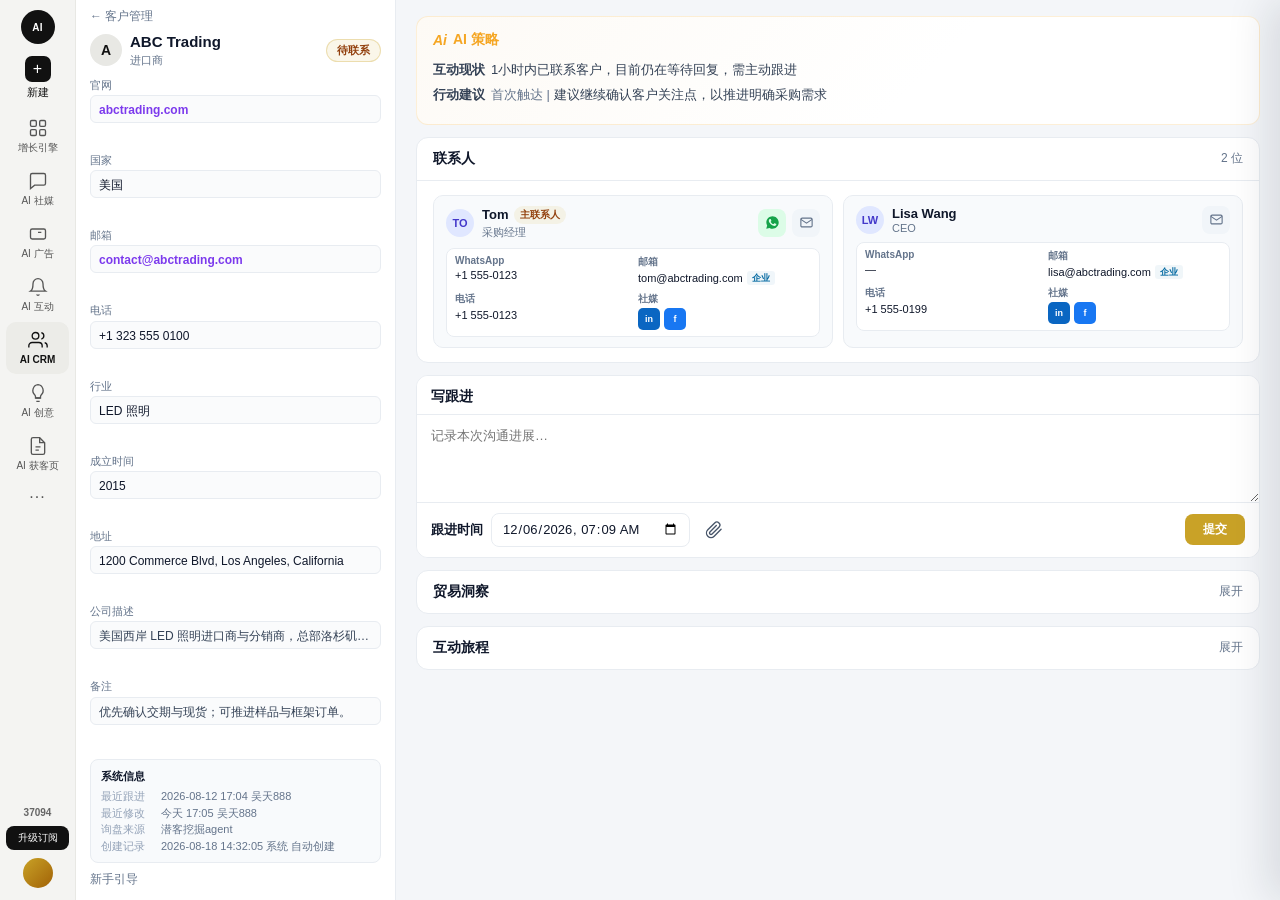
==== trade-agent/customer-detail.html @ afe47c09 "Add TradeLink agent and CRM prototype" ====
<!DOCTYPE html>
<html lang="zh-CN">
<head>
<meta charset="UTF-8">
<meta name="viewport" content="width=device-width, initial-scale=1.0">
<title>TradeLink · 客户详情</title>
<style>
:root {
  --bg:#f4f6f9; --card:#fff; --text:#0f172a; --muted:#64748b;
  --border:#e8ecf1; --sidebar:#0f172a;
  --gold:#c9a227; --gold-bg:rgba(201,162,39,.1);
  --agent:#7c3aed; --agent-bg:rgba(124,58,237,.08);
  --accent:#0891b2; --green:#16a34a; --green-bg:rgba(22,163,74,.08);
  --orange:#ea580c; --orange-bg:rgba(234,88,12,.08);
}
*{margin:0;padding:0;box-sizing:border-box}
html,body{height:100%;overflow:hidden}
body{font-family:-apple-system,BlinkMacSystemFont,"Segoe UI","Microsoft YaHei",sans-serif;background:var(--bg);color:var(--text)}
.app{display:flex;height:100vh;overflow:hidden}
.app-rail{width:76px;background:#f4f4f2;border-right:1px solid #e8e8e4;display:flex;flex-direction:column;align-items:center;padding:10px 6px 12px;flex-shrink:0;height:100%;z-index:20}
.app-rail-logo{width:34px;height:34px;border-radius:50%;background:#111;color:#fff;font-size:10px;font-weight:800;display:flex;align-items:center;justify-content:center;margin-bottom:6px;letter-spacing:.02em}
.app-rail-new{display:flex;flex-direction:column;align-items:center;gap:3px;width:100%;padding:6px 0 10px;border:none;background:none;cursor:pointer;color:#111;font-size:11px;font-family:inherit;font-weight:500}
.app-rail-new .plus{width:26px;height:26px;border-radius:7px;background:#111;color:#fff;display:flex;align-items:center;justify-content:center;font-size:16px;line-height:1}
.app-rail-nav{flex:1;width:100%;overflow-y:auto;display:flex;flex-direction:column;gap:1px}
.app-rail-item{display:flex;flex-direction:column;align-items:center;justify-content:center;gap:4px;padding:8px 2px;border-radius:10px;text-decoration:none;color:#555;font-size:10px;line-height:1.2;text-align:center;font-weight:500}
.app-rail-item svg{width:20px;height:20px}
.app-rail-item.active{color:#111;background:#ecece8;font-weight:600}
.app-rail-item:hover{background:#ecece8;color:#111}
.app-rail-more{font-size:16px;letter-spacing:1px;padding:6px 2px}
.app-rail-foot{width:100%;display:flex;flex-direction:column;align-items:center;gap:8px;padding-top:8px}
.app-rail-pts{font-size:10px;color:#666;font-weight:600}
.app-rail-up{width:100%;border:none;background:#111;color:#fff;border-radius:8px;font-size:10px;padding:6px 4px;cursor:pointer;font-family:inherit;line-height:1.25}
.app-rail-avatar{width:30px;height:30px;border-radius:50%;background:linear-gradient(135deg,#c9a227,#a16207)}
.page{flex:1;min-width:0;min-height:0;display:flex;overflow:hidden}

.detail-left{width:320px;flex-shrink:0;background:var(--card);border-right:1px solid var(--border);display:flex;flex-direction:column;min-height:0;overflow:hidden}
.left-back{display:block;padding:8px 14px 2px;font-size:12px;color:var(--muted);text-decoration:none;flex-shrink:0}
.left-back:hover{color:var(--agent)}
.left-id{display:flex;align-items:center;gap:8px;padding:6px 14px 8px;flex-shrink:0}
.left-av{width:32px;height:32px;border-radius:50%;background:#e8e8e4;color:#111;display:flex;align-items:center;justify-content:center;font-weight:700;font-size:14px;flex-shrink:0}
.left-id-main{flex:1;min-width:0}
.left-name{font-size:15px;font-weight:700;line-height:1.25;word-break:break-word}
.left-type{font-size:11px;color:var(--muted);margin-top:1px}
.left-fields{display:flex;flex-direction:column;justify-content:space-evenly;gap:0;padding:0 14px;flex:1;min-height:0;overflow:hidden}
.sys-box{flex-shrink:0;margin:6px 14px 8px;padding:8px 10px;background:#f8fafc;border:1px solid var(--border);border-radius:8px;font-size:11px;color:var(--muted);line-height:1.5}
.sys-title{font-size:11px;font-weight:700;color:var(--text);margin-bottom:4px}
.sys-row{display:flex;gap:8px;align-items:flex-start}
.sys-row span{flex-shrink:0;width:52px;color:#94a3b8}
.weak-link{font-size:12px;color:var(--muted);cursor:pointer;background:none;border:none;font-family:inherit;padding:0;margin:0 14px 12px;align-self:flex-start;flex-shrink:0}
.weak-link:hover{color:var(--agent);text-decoration:underline}

.detail-right{flex:1;min-width:0;min-height:0;overflow-y:auto;overflow-x:hidden;padding:16px 20px 40px}
.detail-right > *{margin-bottom:12px}
.detail-right > *:last-child{margin-bottom:0}
.mod{background:var(--card);border:1px solid var(--border);border-radius:12px;overflow:hidden}
.mod-head{display:flex;justify-content:space-between;align-items:center;padding:12px 16px;border-bottom:1px solid var(--border)}
.mod.collapsible .mod-head{cursor:pointer;user-select:none}
.mod.collapsible .mod-head:hover{background:#fafbfc}
.mod.collapsed .mod-head{border-bottom:none}
.mod.collapsed .mod-body{display:none}
.mod-head h3{font-size:14px;font-weight:700}
.mod-head span,.mod-link{font-size:12px;color:var(--muted);font-weight:500}
.mod-toggle{font-size:12px;color:var(--agent);font-weight:600}
.mod-link{border:none;background:none;cursor:pointer;font-family:inherit;color:var(--agent);font-weight:600}
.mod-body{padding:14px 16px}

.hero-badges{display:flex;gap:6px;flex-wrap:wrap;flex-shrink:0;align-items:center}
.tag{font-size:11px;padding:3px 10px;border-radius:999px;font-weight:600;border:1px solid var(--border);background:var(--bg);color:var(--muted);flex-shrink:0}
.tag-status{color:#92400e;background:var(--gold-bg);border-color:rgba(201,162,39,.3)}
.tag-source{color:var(--accent);background:rgba(8,145,178,.08);border-color:rgba(8,145,178,.2)}
.tag-type{color:#1d4ed8;background:#dbeafe;border-color:#93c5fd}
.tag-country{color:#0f766e;background:#ccfbf1;border-color:#5eead4}
.tag-src-agent{color:#92400e;background:var(--gold-bg);border-color:rgba(201,162,39,.3)}

.tabs,.tab,.content,.overview-wrap,.content-padded{display:none}

.ai-strategy{padding:14px 16px;background:linear-gradient(135deg,#fdfaf5 0%,#fff 60%);border:1px solid rgba(245,166,35,.18);border-radius:12px}
.ai-strategy-head{display:flex;align-items:center;gap:6px;margin-bottom:10px}
.ai-strategy-icon{font-size:14px;font-weight:800;color:#f5a623;font-style:italic}
.ai-strategy-title{font-size:14px;font-weight:700;color:#f5a623}
.ai-strategy-line{font-size:13px;line-height:1.65;color:#334155;margin-bottom:4px}
.ai-strategy-line strong{margin-right:6px}
.ai-strategy-line em{font-style:normal;color:var(--muted);margin-right:4px}
.kpi-row{display:grid;grid-template-columns:repeat(4,1fr);gap:8px}
.kpi-card{background:var(--card);border:1px solid var(--border);border-radius:10px;padding:10px 12px}
.kpi-card dt{font-size:10px;color:var(--muted);margin-bottom:4px}
.kpi-card dd{font-size:14px;font-weight:700;line-height:1.3}
.kpi-card dd small{display:block;font-size:10px;color:var(--muted);font-weight:400;margin-top:2px}
.kpi-card dd a{color:var(--agent);text-decoration:none;font-size:13px}
.kpi-card.highlight{border-color:rgba(245,166,35,.35);background:linear-gradient(135deg,rgba(245,166,35,.06),var(--card))}
.overview-main{display:block}
.overview-card{background:var(--card);border:1px solid var(--border);border-radius:10px;overflow:hidden;min-height:0}
.overview-card.ov-follow .follow-box{border:none;border-radius:0}
.overview-card-head{display:flex;justify-content:space-between;align-items:center;padding:10px 14px;border-bottom:1px solid var(--border);background:#fafbfc}
.overview-card-head h3{font-size:12px;font-weight:600}
.overview-card-body{padding:12px 14px;font-size:12px;line-height:1.6}
.trade-mini-row{display:flex;justify-content:space-between;padding:5px 0;border-bottom:1px solid var(--border);font-size:12px}
.trade-mini-row:last-child{border-bottom:none}
.trade-mini-row span{color:var(--muted)}
.recent-link{font-size:11px;color:var(--agent);cursor:pointer;background:none;border:none;font-family:inherit;font-weight:600}
.recent-item{display:flex;justify-content:space-between;align-items:flex-start;gap:12px;padding:10px 0;border-bottom:1px solid var(--border)}
.recent-item:last-child{border-bottom:none;padding-bottom:0}
.recent-title{font-size:13px;font-weight:600;line-height:1.45;color:var(--text)}
.recent-item time{font-size:11px;color:var(--muted);white-space:nowrap;flex-shrink:0;padding-top:2px}
@media(max-width:900px){.kpi-row{grid-template-columns:repeat(2,1fr)}}

.follow-box{border:1px solid var(--border);border-radius:12px;background:#fff;overflow:hidden}
.follow-head{display:flex;justify-content:space-between;align-items:center;padding:12px 14px 8px;background:#fff}
.follow-head h3{font-size:14px;font-weight:600}
.follow-input{display:block;width:100%;min-height:88px;padding:12px 14px;border:none;border-top:1px solid var(--border);font-size:13px;font-family:inherit;resize:vertical;outline:none;background:#fff;color:var(--text)}
.follow-files{display:flex;flex-wrap:wrap;gap:6px;padding:0 14px 10px;background:#fff}
.follow-files:empty{display:none}
.follow-file-chip{display:inline-flex;align-items:center;gap:6px;max-width:100%;padding:4px 8px;border:1px solid var(--border);border-radius:8px;background:#fff;font-size:12px;color:var(--text);line-height:1.3}
.follow-file-chip svg{width:13px;height:13px;flex-shrink:0;color:#64748b}
.follow-file-chip span{min-width:0;overflow:hidden;text-overflow:ellipsis;white-space:nowrap}
.follow-file-chip button{border:none;background:none;color:var(--muted);cursor:pointer;font-size:14px;line-height:1;padding:0 0 0 2px;font-family:inherit}
.follow-file-chip button:hover{color:#b91c1c}
.follow-foot{display:flex;justify-content:space-between;align-items:center;gap:12px;flex-wrap:wrap;padding:10px 14px;border-top:1px solid var(--border);background:#fff}
.follow-time-wrap{display:flex;align-items:center;gap:8px;min-width:0}
.follow-time-wrap label{font-size:13px;font-weight:650;color:var(--text);white-space:nowrap}
.follow-time-wrap input{height:34px;padding:0 10px;border:1px solid var(--border);border-radius:8px;font-size:13px;font-family:inherit;color:var(--text);background:#fff;outline:none}
.follow-time-wrap input:focus{border-color:rgba(201,162,39,.45)}
.follow-attach{display:inline-flex;align-items:center;justify-content:center;width:32px;height:32px;padding:0;border:none;background:none;color:#475569;cursor:pointer;border-radius:8px;flex-shrink:0}
.follow-attach svg{width:18px;height:18px}
.follow-attach:hover{color:#92400e;background:rgba(201,162,39,.08)}
.follow-attach.has-files{color:#92400e}
.btn{padding:7px 18px;border-radius:8px;font-size:12px;font-weight:600;border:none;cursor:pointer;font-family:inherit}
.btn-primary{background:var(--gold);color:#fff}

.co-field{display:flex;flex-direction:column;align-items:stretch;gap:3px;padding:2px 0;min-width:0;cursor:text;background:transparent;border:none;border-radius:0;flex:1 1 0}
.co-field dt{font-size:11px;color:var(--muted);font-weight:500;margin:0;line-height:1.3;flex:none}
.co-field dd{font-size:12px;font-weight:500;height:28px;line-height:20px;word-break:break-word;color:var(--text);padding:4px 8px;border:1px solid var(--border);border-radius:6px;background:#fafbfc;white-space:nowrap;overflow:hidden;text-overflow:ellipsis;box-sizing:border-box}
.co-field.prose dd{font-weight:500;color:#334155;white-space:nowrap;display:block;-webkit-line-clamp:unset}
.co-field dd.ph{color:#94a3b8;font-weight:400}
.co-field:hover dd{border-color:rgba(201,162,39,.4)}
.co-link{color:var(--agent);text-decoration:none;font-weight:600}
.co-link:hover{text-decoration:underline}
.co-field[data-editing="1"]{background:transparent;border:none;padding:2px 0;box-shadow:none}
.co-field[data-editing="1"] dd,.co-field[data-editing="1"]:hover dd{color:var(--text);white-space:normal;height:auto;overflow:auto}
.co-field[data-editing="1"] .inline-input{width:100%;height:28px;border:1px solid rgba(201,162,39,.45);border-radius:6px;background:#fffef8;font:inherit;font-size:12px;font-weight:500;padding:4px 8px;outline:none;resize:none;font-family:inherit;box-sizing:border-box}
.co-field textarea.inline-input{height:28px;min-height:28px;max-height:28px;line-height:20px}

.pcard-grid{display:grid;grid-template-columns:repeat(2,minmax(0,1fr));gap:10px;align-items:stretch;width:100%}
.pcard{background:#f8fafc;border:1px solid var(--border);border-radius:10px;padding:10px 12px;min-width:0;cursor:pointer;transition:.12s;display:flex;flex-direction:column;gap:8px;overflow:hidden}
.pcard:hover{border-color:rgba(124,58,237,.28);box-shadow:0 2px 10px rgba(15,23,42,.05)}
@media(max-width:1100px){.pcard-grid{grid-template-columns:1fr}}
.pcard-h{display:flex;align-items:center;gap:8px;min-width:0}
.pcard-av{width:28px;height:28px;border-radius:50%;background:#e0e7ff;color:#4338ca;display:flex;align-items:center;justify-content:center;font-weight:700;font-size:11px;flex-shrink:0}
.pcard-h-main{flex:1;min-width:0;overflow:hidden}
.pcard-name{font-size:13px;font-weight:700;display:flex;align-items:center;gap:6px;min-width:0;overflow:hidden}
.pcard-name-text{min-width:0;overflow:hidden;text-overflow:ellipsis;white-space:nowrap}
.pcard-role{font-size:11px;color:var(--muted);margin-top:1px;overflow:hidden;text-overflow:ellipsis;white-space:nowrap}
.pcard-actions{display:flex;align-items:center;gap:6px;margin-left:auto;flex-shrink:0}
.pcard-ico{width:28px;height:28px;border:none;border-radius:8px;display:inline-flex;align-items:center;justify-content:center;cursor:pointer;padding:0;flex-shrink:0}
.pcard-ico svg{width:15px;height:15px}
.pcard-ico.mail{background:#f1f5f9;color:#64748b}
.pcard-ico.mail:hover{background:#e2e8f0;color:#334155}
.pcard-ico.wa{background:#dcfce7;color:#16a34a}
.pcard-ico.wa:hover{background:#bbf7d0;color:#15803d}
.pcard-reach{display:grid;grid-template-columns:repeat(2,minmax(0,1fr));gap:6px 10px;background:#fff;border:1px solid var(--border);border-radius:8px;padding:6px 8px;min-width:0}
.pcard-kv{min-width:0;overflow:hidden}
.pcard-kv dt{font-size:10px;color:var(--muted);font-weight:600;margin-bottom:2px}
.pcard-kv dd{font-size:11px;line-height:1.35;overflow:hidden;text-overflow:ellipsis;white-space:nowrap}
.pcard-notes{display:grid;grid-template-columns:minmax(0,1fr) minmax(0,1fr);gap:6px;min-width:0}
.pcard-notes:has(.pcard-note:only-child){grid-template-columns:minmax(0,1fr)}
.pcard-note{font-size:11px;line-height:1.4;color:#334155;background:#fff;border-left:3px solid #94a3b8;padding:5px 8px;border-radius:0 6px 6px 0;display:flex;align-items:baseline;gap:6px;min-width:0;overflow:hidden}
.pcard-note b{font-size:10px;color:var(--muted);flex-shrink:0;white-space:nowrap}
.pcard-note span{min-width:0;overflow:hidden;text-overflow:ellipsis;white-space:nowrap}
.pcard-note.suggest{background:#f0fdf4;border-left-color:#16a34a}
.badge-primary{font-size:10px;padding:2px 6px;border-radius:999px;background:var(--gold-bg);color:#92400e;flex-shrink:0;white-space:nowrap}
.email-line{display:flex;align-items:center;gap:4px;min-width:0;overflow:hidden}
.email-addr{font-size:11px;min-width:0;overflow:hidden;text-overflow:ellipsis;white-space:nowrap}
.email-type{font-size:9px;padding:1px 5px;border-radius:3px;font-weight:600}
.email-type.corp{color:#0369a1;background:rgba(3,105,161,.06)}
.social-cell{display:flex;gap:4px}
.social-icon{width:22px;height:22px;border-radius:5px;display:flex;align-items:center;justify-content:center;font-size:9px;font-weight:700;color:#fff;text-decoration:none}
.social-icon.li{background:#0a66c2}.social-icon.fb{background:#1877f2}.social-icon.tw{background:#1da1f2}

.feed-timeline{position:relative;padding-left:36px}
.feed-timeline::before{content:'';position:absolute;left:15px;top:8px;bottom:8px;width:2px;background:var(--border)}
.feed-item{position:relative;margin-bottom:14px}
.feed-item:last-child{margin-bottom:0}
.feed-icon{position:absolute;left:-36px;top:0;width:30px;height:30px;border-radius:50%;display:flex;align-items:center;justify-content:center;font-size:14px}
.feed-icon.follow{background:var(--orange-bg);color:var(--orange)}
.feed-icon.system{background:var(--agent-bg);color:var(--agent)}
.feed-icon.chat{background:var(--green-bg);color:var(--green)}
.feed-head{margin-bottom:6px;font-size:13px;font-weight:600;line-height:1.4}
.feed-head span{font-weight:400;color:var(--muted);font-size:12px;margin-left:6px}
.feed-files{display:flex;flex-wrap:wrap;gap:6px;margin-top:8px}
.feed-file{display:inline-flex;align-items:center;gap:5px;padding:3px 8px;border:1px solid var(--border);border-radius:6px;background:#fff;font-size:12px;color:var(--text)}
.feed-file svg{width:12px;height:12px;color:#64748b}
.change-table{width:100%;border-collapse:collapse;font-size:12px}
.change-table th,.change-table td{padding:6px 10px;border:1px solid var(--border);text-align:left}
.chat-bubble{max-width:75%;padding:8px 12px;border-radius:10px;font-size:13px;margin-bottom:8px}
.chat-bubble.in{background:#f5f0e6;border-radius:10px 10px 10px 2px}
.chat-bubble.out{background:var(--gold);color:#fff;margin-left:auto}

.trade-scroll{overflow-x:auto}
.trade-table{width:100%;border-collapse:collapse;font-size:12px}
.trade-table th{text-align:left;padding:8px 12px;background:var(--bg);color:var(--muted);font-weight:600;font-size:11px;border-bottom:1px solid var(--border)}
.trade-table td{padding:9px 12px;border-bottom:1px solid var(--border)}
.trade-table tr:last-child td{border-bottom:none}
.trade-table td.num{text-align:right;font-variant-numeric:tabular-nums}
.lead-trade-section{margin-bottom:16px;padding-bottom:16px;border-bottom:1px solid var(--border)}
.lead-trade-section-title{font-size:13px;font-weight:700;margin-bottom:10px}
.lead-overview-cards{display:grid;grid-template-columns:repeat(3,minmax(0,1fr));gap:10px}
.lead-overview-card{background:#f8fafc;border:1px solid var(--border);border-radius:10px;padding:12px 14px;min-width:0}
.lead-overview-card dt{font-size:11px;color:var(--muted);font-weight:500;margin-bottom:6px}
.lead-overview-card dd{font-size:16px;font-weight:700;letter-spacing:-.02em;line-height:1.3;word-break:break-word}
.lead-trade-all{display:flex;justify-content:space-between;align-items:center;margin:0 0 10px;font-size:12px;font-weight:600}
@media(max-width:900px){.lead-overview-cards{grid-template-columns:repeat(2,minmax(0,1fr))}}
.empty-inline{font-size:13px;color:var(--muted);padding:8px 0}
.toast{position:fixed;bottom:24px;left:50%;transform:translateX(-50%);background:#0f172a;color:#fff;padding:10px 18px;border-radius:10px;font-size:13px;opacity:0;transition:.3s;z-index:200}
.toast.show{opacity:1}
.panel{background:transparent;border:none;border-radius:0;padding:0}
.gap-note{font-size:12px;line-height:1.65;color:#92400e;background:var(--gold-bg);border:1px solid rgba(201,162,39,.28);border-radius:10px;padding:10px 12px}
.gap-note b{display:block;margin-bottom:2px}
.contacts-toolbar{display:none}

.cdrawer-mask{position:fixed;inset:0;background:rgba(15,23,42,.28);z-index:180;opacity:0;pointer-events:none;transition:opacity .22s}
.cdrawer-mask.show{opacity:1;pointer-events:auto}
.cdrawer{position:fixed;top:0;right:0;width:440px;max-width:100%;height:100vh;background:#fff;border-left:1px solid var(--border);box-shadow:-12px 0 40px rgba(15,23,42,.12);z-index:181;display:flex;flex-direction:column;transform:translateX(100%);transition:transform .28s ease}
.cdrawer.show{transform:translateX(0)}
.cdrawer-head{display:flex;align-items:center;justify-content:space-between;padding:14px 18px;border-bottom:1px solid var(--border);flex-shrink:0}
.cdrawer-head h3{font-size:16px;font-weight:700}
.cdrawer-kicker{font-size:12px;font-weight:600;color:var(--muted);letter-spacing:.04em}
.cdrawer-close{border:none;background:none;font-size:20px;color:var(--muted);cursor:pointer;line-height:1;padding:4px}
.cdrawer-close:hover{color:var(--text)}
.cdrawer-body{flex:1;overflow-y:auto;padding:16px 18px 24px}
.cdrawer-name-row{display:flex;align-items:flex-start;gap:10px;margin-bottom:18px}
.cdrawer-av{width:40px;height:40px;border-radius:50%;background:#e0e7ff;color:#4338ca;display:flex;align-items:center;justify-content:center;font-weight:700;font-size:14px;flex-shrink:0}
.cdrawer-id{min-width:0;flex:1}
.cdrawer-name{font-size:20px;font-weight:700;letter-spacing:-.03em;margin:0}
.cdrawer-co{font-size:13px;color:var(--muted);margin-top:4px;font-weight:500}
.pf-grid{display:flex;flex-direction:column;gap:0}
.pf-field{padding:14px 0;border-radius:0;cursor:text;border:none;border-bottom:1px solid var(--border)}
.pf-field:last-child{border-bottom:none;padding-bottom:0}
.pf-field dt,.mv-label{font-size:12px;color:var(--muted);font-weight:600;margin-bottom:6px}
.pf-field dd{font-size:13px;font-weight:500;min-height:22px;line-height:1.45;word-break:break-word;white-space:pre-wrap;color:var(--text)}
.pf-field dd.ph{color:#94a3b8;font-weight:400}
.pf-field:hover{background:transparent}
.pf-field[data-editing="1"]{background:#fffef8;border:1px solid rgba(201,162,39,.45);border-radius:8px;padding:8px 10px}
.pf-field .inline-input{width:100%;border:none;background:transparent;font:inherit;font-size:13px;font-weight:500;padding:0;outline:none;resize:vertical;font-family:inherit}
.pf-field textarea.inline-input{min-height:64px}
.pf-field.mv{cursor:default}
.mv-head{display:flex;align-items:center;justify-content:space-between;gap:8px;margin-bottom:6px}
.mv-label{margin-bottom:0}
.mv-plus{border:none;background:none;color:var(--muted);font-size:15px;line-height:1;cursor:pointer;font-family:inherit;font-weight:500;padding:0 2px;border-radius:4px}
.mv-plus:hover{color:var(--gold);background:transparent}
.mv-rows{display:flex;flex-direction:column;gap:8px}
.mv-combo{display:flex;align-items:center;border:none;border-radius:0;overflow:visible;background:transparent;min-height:22px}
.mv-prefix{border:none;border-right:none;padding:0 10px 0 0;margin-right:10px;font-size:13px;font-weight:500;background:transparent;color:var(--text);min-width:96px;max-width:140px;outline:none;font-family:inherit;appearance:auto;cursor:pointer}
.mv-body{flex:1;min-width:0;border:none;padding:0;font-size:13px;font-weight:500;outline:none;font-family:inherit;background:transparent;color:var(--text)}
.mv-del{border:none;background:none;color:var(--muted);cursor:pointer;font-size:14px;line-height:1;padding:0 0 0 8px;flex-shrink:0}
.mv-del:hover{color:#b91c1c}
</style>
</head>
<body>
<div class="app">
  <aside class="app-rail">
    <div class="app-rail-logo">AI</div>
    <button class="app-rail-new" type="button" onclick="toast('新建')"><span class="plus">+</span>新建</button>
    <nav class="app-rail-nav">
      <a class="app-rail-item" href="proactive-agent-v1.html">
        <svg viewBox="0 0 24 24" fill="none" stroke="currentColor" stroke-width="1.6"><rect x="3" y="3" width="7" height="7" rx="1.5"/><rect x="14" y="3" width="7" height="7" rx="1.5"/><rect x="3" y="14" width="7" height="7" rx="1.5"/><rect x="14" y="14" width="7" height="7" rx="1.5"/></svg>
        增长引擎
      </a>
      <a class="app-rail-item" href="#" onclick="toast('AI 社媒即将上线');return false">
        <svg viewBox="0 0 24 24" fill="none" stroke="currentColor" stroke-width="1.6"><path d="M21 15a2 2 0 01-2 2H8l-5 4V5a2 2 0 012-2h14a2 2 0 012 2z"/></svg>
        AI 社媒
      </a>
      <a class="app-rail-item" href="#" onclick="toast('AI 广告即将上线');return false">
        <svg viewBox="0 0 24 24" fill="none" stroke="currentColor" stroke-width="1.6"><rect x="3" y="6" width="18" height="12" rx="2"/><path d="M8 10h.01M12 10h4"/></svg>
        AI 广告
      </a>
      <a class="app-rail-item" href="#" onclick="toast('AI 互动即将上线');return false">
        <svg viewBox="0 0 24 24" fill="none" stroke="currentColor" stroke-width="1.6"><path d="M18 8A6 6 0 006 8c0 7-3 9-3 9h18s-3-2-3-9"/><path d="M13.73 21a2 2 0 01-3.46 0"/></svg>
        AI 互动
      </a>
      <a class="app-rail-item active" href="crm-v2.html">
        <svg viewBox="0 0 24 24" fill="none" stroke="currentColor" stroke-width="1.6"><path d="M17 21v-2a4 4 0 00-4-4H5a4 4 0 00-4 4v2"/><circle cx="9" cy="7" r="4"/><path d="M23 21v-2a4 4 0 00-3-3.87"/><path d="M16 3.13a4 4 0 010 7.75"/></svg>
        AI CRM
      </a>
      <a class="app-rail-item" href="#" onclick="toast('AI 创意即将上线');return false">
        <svg viewBox="0 0 24 24" fill="none" stroke="currentColor" stroke-width="1.6"><path d="M9 18h6M10 22h4"/><path d="M12 2a7 7 0 00-4 12c.6.6 1 1.5 1 2.5V18h6v-1.5c0-1 .4-1.9 1-2.5A7 7 0 0012 2z"/></svg>
        AI 创意
      </a>
      <a class="app-rail-item" href="#" onclick="toast('AI 获客页即将上线');return false">
        <svg viewBox="0 0 24 24" fill="none" stroke="currentColor" stroke-width="1.6"><path d="M14 2H6a2 2 0 00-2 2v16a2 2 0 002 2h12a2 2 0 002-2V8z"/><path d="M14 2v6h6M9 13h6M9 17h4"/></svg>
        AI 获客页
      </a>
      <a class="app-rail-item app-rail-more" href="#" onclick="return false">···</a>
    </nav>
    <div class="app-rail-foot">
      <div class="app-rail-pts">37094</div>
      <button class="app-rail-up" type="button" onclick="toast('升级订阅')">升级订阅</button>
      <div class="app-rail-avatar" title="账号"></div>
    </div>
  </aside>
  <div class="page">
    <aside class="detail-left" id="detail-left"></aside>
    <div class="detail-right" id="detail-right"></div>
  </div>
</div>
<div class="cdrawer-mask" id="cdrawer-mask" onclick="closeContactDrawer()"></div>
<aside class="cdrawer" id="cdrawer"></aside>
<script src="onboarding.js"></script>
<script>
const DATA = {
  c1:{ id:'c1', kind:'enterprise', name:'ABC Trading', type:'Importer', country:'USA', status:'待联系', source:'潜客挖掘agent',
    aiStatus:'1小时内已联系客户，目前仍在等待回复，需主动跟进',
    aiVerdict:'高潜客户。', aiSuggest:'建议继续确认客户关注点，以推进明确采购需求',
    purchase:'$320万/年', website:'abctrading.com', industry:'LED 照明', founded:'2015',
    email:'contact@abctrading.com', phone:'+1 323 555 0100',
    address:'1200 Commerce Blvd, Los Angeles, California',
    description:'美国西岸 LED 照明进口商与分销商，总部洛杉矶，主营商业及家居照明，近 12 个月持续进口 HS 9405，年采购额约 $320 万。', notes:'优先确认交期与现货；可推进样品与框架订单。', hs:['9405.40'],
    contacts:[
      {id:'c2',name:'Tom',role:'采购经理',phone:'+1 555-0123',wa:'+1 555-0123',primary:true,
        emails:[{address:'tom@abctrading.com',type:'corporate',status:'verified'}],
        social:{linkedin:true,facebook:true,twitter:false},
        linkedin:'linkedin.com/in/tom-abc',
        recent:{facebook:'昨天 · 询问产品目录', whatsapp:'昨天 08:52 · 请问 LED 面板灯 MOQ 是多少？', email:'—'},
        notes:'关注交期与现货，优先确认库存、船期和最小起订量。',
        preference:'关注交期与现货，优先确认库存、船期和最小起订量。',
        suggest:'邮件先给可供货清单和交期，再谈价格。',
        aiInteractSummary:'AI 汇总该联系人近期全部互动后判断：目前仍处于需求沟通阶段。Facebook 与 WhatsApp 均有触达，整体关注产品目录、LED 面板灯 MOQ 与交期，尚未确认采购量。建议优先回复可供货清单与最小起订量。'},
      {name:'Lisa Wang',role:'CEO',phone:'+1 555-0199',
        emails:[{address:'lisa@abctrading.com',type:'corporate',status:'verified'}],
        social:{linkedin:true,facebook:true,twitter:false},
        linkedin:'linkedin.com/in/lisa-wang',
        recent:{facebook:'—', whatsapp:'—', email:'上周 · 询问长期供货条款'},
        notes:'关注供应商稳定性与长期合作条款。',
        preference:'关注供应商稳定性与长期合作条款。',
        suggest:'先建立信任再谈价格。'}
    ],
    activities:[
      {type:'follow',user:'吴天888',time:'今天 17:05',content:'跟进一下',followTime:'2026-08-12 17:04'},
      {type:'system',user:'吴天888',time:'今天 17:05',changes:[{field:'国家',before:'—',after:'美国'}]},
      {type:'chat',user:'吴天888',contact:'Tom',channel:'WhatsApp',time:'昨天 08:52',messages:[{dir:'in',text:'请问 LED 面板灯 MOQ 是多少？'}]}
    ],
    trade:{volume:'$320万/年',freq:'23批/年',trend:'↑ 40%',lastPurchase:'2026-07-12',
      records:[
        {date:'2026-07-12',desc:'LED panel lights',supplier:'Shenzhen Opto Co.',region:'中国',destCountry:'美国',amount:'128,400',qty:'2,400',weight:'1,200',hs:'9405.40'},
        {date:'2026-06-03',desc:'Commercial downlights',supplier:'Guangzhou LED Ltd.',region:'中国',destCountry:'美国',amount:'86,200',qty:'1,800',weight:'900',hs:'9405.40'},
        {date:'2026-05-18',desc:'LED strip lights',supplier:'Shenzhen Opto Co.',region:'中国',destCountry:'美国',amount:'95,400',qty:'2,100',weight:'950',hs:'9405.40'},
        {date:'2026-04-02',desc:'Smart downlights',supplier:'Dongguan Light Co.',region:'中国',destCountry:'美国',amount:'72,000',qty:'1,500',weight:'780',hs:'9405.42'},
        {date:'2026-03-10',desc:'Outdoor luminaires',supplier:'Vietnam LED JSC',region:'越南',destCountry:'美国',amount:'45,000',qty:'800',weight:'600',hs:'9405.50'},
        {date:'2026-02-05',desc:'LED modules',supplier:'Guangzhou LED Ltd.',region:'中国',destCountry:'美国',amount:'58,600',qty:'1,200',weight:'640',hs:'9405.40'}
      ]} },
  c3:{ id:'c3', kind:'enterprise', name:'BrightHome GmbH', type:'Importer', country:'德国', status:'待联系', source:'潜客挖掘agent',
    aiSuggest:'发送英文开发信。', purchase:'€280万/年', website:'brighthome.de', industry:'照明/电气', founded:'2010',
    email:'', phone:'', address:'Hamburg, Germany', description:'德国照明进口商。', notes:'',
    contacts:[{name:'Thomas Weber',role:'采购总监',email:'t.weber@brighthome.de',primary:true,
      recent:{facebook:'—', whatsapp:'—', email:'昨天 · 海关数据同步后待开发'}, notes:'德国照明进口商采购对接人。'}],
    activities:[{type:'system',user:'系统',time:'今天 09:12',changes:[{field:'状态',before:'—',after:'待联系'}]}],
    trade:{volume:'€280万',freq:'23批/年',trend:'稳定',lastPurchase:'2025-11-12',records:[]} },
  c4:{ id:'c4', kind:'enterprise', name:'LumiTrade USA Inc.', type:'Wholesaler', country:'美国', status:'待联系', source:'潜客挖掘agent',
    aiStatus:'持续进口 LED，采购规模稳定，建议尽快联系采购负责人',
    aiSuggest:'建议 AI 寻找采购负责人并确认现货。', website:'lumitrade.com', industry:'Lighting wholesale', founded:'2012', purchase:'$450万/年',
    email:'m.ross@lumitrade.com', phone:'+1 312 555 0200', address:'Chicago, IL, USA', description:'美国中西部 LED 批发商，持续从亚洲进口商业照明，采购规模稳定。', notes:'',
    contacts:[{id:'c13',name:'Michael Ross',role:'采购经理',email:'m.ross@lumitrade.com',phone:'+1 312 555 0200',primary:true,
      social:{facebook:true}, recent:{facebook:'今天 · 请问智能筒灯有现货吗？', whatsapp:'—', email:'—'},
      notes:'Facebook 私信询盘，关注现货与交期。'}],
    trade:{volume:'$450万/年',freq:'18批/年',trend:'↑ 8%',lastPurchase:'2026-05-20',
      records:[
        {date:'2026-05-20',desc:'LED fixtures',supplier:'Shenzhen Opto Co.',region:'中国',destCountry:'美国',amount:'156,000',qty:'1,200',weight:'800',hs:'9405.40'},
        {date:'2026-03-15',desc:'Commercial downlights',supplier:'Guangzhou LED Ltd.',region:'中国',destCountry:'美国',amount:'98,400',qty:'900',weight:'620',hs:'9405.40'}
      ]} },
  c7:{ id:'c7', kind:'enterprise', name:'EuroLux Distribution', type:'Distributor', country:'英国', status:'报价', source:'AI获客页表单',
    website:'eurolux.co.uk', industry:'渠道分销', founded:'2005', purchase:'£95万/年',
    email:'j.wright@eurolux.co.uk', phone:'+44 161 123456', address:'Manchester, UK', description:'英国照明渠道分销商。', notes:'',
    contacts:[{name:'James Wright',role:'Head of Procurement',email:'j.wright@eurolux.co.uk',primary:true,
      recent:{facebook:'—', whatsapp:'—', email:'昨天 · 已发送初步报价单'}, notes:'渠道分销，关注目录与样品支持。'}],
    activities:[{type:'follow',user:'吴天888',time:'昨天',content:'已发送初步报价单',followTime:'2026-08-11 16:30'}],
    trade:{volume:'£95万',freq:'12批/年',trend:'稳定',lastPurchase:'2025-07-18',records:[]} },
  c8:{ id:'c8', kind:'enterprise', name:'Pacific LED Co.', type:'Importer', country:'美国', status:'待联系', source:'潜客挖掘agent',
    website:'pacificled.com', industry:'LED 照明', founded:'2008', purchase:'$280万/年',
    email:'j.park@pacificled.com', phone:'', address:'', description:'', notes:'',
    contacts:[{name:'John Park',role:'Buyer',email:'j.park@pacificled.com',phone:'+1 310 555 0188',wa:'+1 310 555 0188',primary:true,
      social:{linkedin:true,facebook:true,twitter:false}, linkedin:'linkedin.com/in/john-park-led',
      recent:{facebook:'上周 · 询问现货批次', whatsapp:'3天前 · 确认交期', email:'昨天 · 索取样册'},
      notes:'VP Purchasing，关注稳定供货与批量折扣。'}], activities:[],
    trade:{volume:'$280万',freq:'0批/90天',trend:'↓ 沉默',lastPurchase:'2025-03-08',records:[]} },
  c9:{ id:'c9', kind:'enterprise', name:'Example Lighting', type:'—', country:'加拿大', status:'待联系', source:'独立站表单', sparse:true,
    website:'', industry:'', founded:'', email:'', phone:'', address:'', description:'', notes:'',
    aiSuggest:'2 小时内回复批发价与起订量',
    contacts:[{name:'Sarah Chen',role:'—',email:'sarah@example.com',primary:true,social:{facebook:true},
      recent:{facebook:'今天 · 独立站表单询盘', whatsapp:'—', email:'今天 · 询问 LED 批发价'},
      notes:'表单询盘，需确认批发价与起订量。'}],
    activities:[{type:'system',user:'系统',time:'今天 08:30',changes:[{field:'来源',before:'—',after:'独立站表单'}]}] },
  c10:{ id:'c10', kind:'enterprise', name:'待识别企业', type:'—', country:'—', status:'待联系', source:'WhatsApp私信', sparse:true,
    website:'', industry:'', founded:'', email:'', phone:'', address:'', description:'', notes:'',
    aiSuggest:'先回复型号清单，再完善企业名称',
    contacts:[{name:'M M',role:'—',phone:'+861365581…',wa:'+861365581…',primary:true,
      recent:{facebook:'—', whatsapp:'3天前 · 请问山地车型号有哪些？', email:'—'},
      notes:'询盘来自 WhatsApp，企业名称待识别。'}],
    activities:[{type:'chat',user:'吴天888',contact:'M M',channel:'WhatsApp',time:'3天前',messages:[{dir:'in',text:'请问山地车型号有哪些？'}]}] },
  c18:{ id:'c18', kind:'enterprise', name:'Nordic Light AB', type:'Importer', country:'瑞典', status:'待联系', source:'Facebook私信', sparse:true,
    website:'', industry:'LED 照明', founded:'', email:'', phone:'', address:'Stockholm, Sweden', description:'', notes:'',
    aiSuggest:'私信待回复，建议确认样品与认证',
    contacts:[{name:'Anna Kowalski',role:'采购专员',email:'anna@nordiclight.se',phone:'+46 8 555 3300',primary:true,social:{facebook:true},
      recent:{facebook:'今天 · 需要 3000K 面板灯样品', whatsapp:'—', email:'—'},
      notes:'Facebook 私信，询问样品与认证。'}],
    activities:[{type:'chat',user:'吴天888',contact:'Anna Kowalski',channel:'Facebook',time:'今天',messages:[{dir:'in',text:'需要 3000K 面板灯样品'}]}] },
  c19:{ id:'c19', kind:'enterprise', name:'CasaLuz Importadora', type:'Importer', country:'巴西', status:'需求确认', source:'独立站表单', sparse:true,
    website:'casaluz.com.br', industry:'商照进口', founded:'', email:'r.souza@casaluz.com.br', phone:'+55 11 5555 2200', address:'São Paulo, Brazil', description:'', notes:'',
    contacts:[{name:'Rafael Souza',role:'采购经理',email:'r.souza@casaluz.com.br',phone:'+55 11 5555 2200',primary:true,social:{linkedin:true},
      recent:{facebook:'—', whatsapp:'—', email:'昨天 · 询问商照批发价与起订量'},
      notes:'关注认证与海运周期。'}],
    activities:[{type:'follow',user:'吴天888',time:'昨天',content:'确认批发价与起订量',followTime:'2026-08-19 11:20'}] },
  c20:{ id:'c20', kind:'enterprise', name:'Aurora Lights Pty', type:'Distributor', country:'澳大利亚', status:'谈判', source:'潜客挖掘agent',
    website:'auroralights.com.au', industry:'照明分销', founded:'2011', purchase:'A$210万/年',
    email:'emma.t@auroralights.com.au', phone:'+61 2 5550 1188', address:'Sydney, Australia', description:'澳洲照明分销商。', notes:'',
    contacts:[{name:'Emma Taylor',role:'Buyer',email:'emma.t@auroralights.com.au',phone:'+61 2 5550 1188',wa:'+61 2 5550 1188',primary:true,
      social:{linkedin:true}, linkedin:'linkedin.com/in/emma-taylor-led',
      recent:{facebook:'—', whatsapp:'2天前 · 讨论框架订单与船期', email:'上周 · 索取 CE / SAA 证书'},
      notes:'关注船期与认证文件。'}],
    activities:[{type:'follow',user:'吴天888',time:'2天前',content:'讨论框架订单与船期',followTime:'2026-08-18 15:10'}],
    trade:{volume:'A$210万',freq:'9批/年',trend:'稳定',lastPurchase:'2026-06-21',records:[]} }
};

const CREATED_AT = {c1:'2026-08-18 14:32:05',c3:'2026-08-12 09:18:41',c4:'2026-08-18 16:05:22',c7:'2026-08-10 11:27:08',c8:'2026-05-20 08:41:33',c9:'2026-08-20 08:30:16',c10:'2026-08-17 19:12:44',c18:'2026-08-05 09:44:11',c19:'2026-08-15 13:22:40',c20:'2026-08-08 10:06:19'};
const qs = new URLSearchParams(location.search);
const id = qs.get('id') || 'c1';
const raw = DATA[id] || DATA.c1;
if (raw.kind === 'contact' && raw.companyId) location.replace('customer-detail.html?id=' + raw.companyId);
const c = raw.kind === 'contact' ? (DATA[raw.companyId] || DATA.c1) : raw;
const isEnt = c.kind === 'enterprise';
const CONTACT_QUOTA = 2;
const MASK = '***';
const QUOTA_ENT_ORDER = ['c1','c3','c4','c8'];
function isQuotaSource(src){return /潜客挖掘/i.test(String(src||''))}
function quotaLockedEnt(id){
  const i=QUOTA_ENT_ORDER.indexOf(id);
  return isQuotaSource((DATA[id]||c).source) && i>=CONTACT_QUOTA;
}
function quotaLockedCurrent(){return quotaLockedEnt(c.id)}
function quotaLockedPerson(p){return quotaLockedCurrent()}
function quotaLimitToast(){toast('联系人数量已达上限，请充值后体验全部功能')}
let tradeOpen = false;
let timelineOpen = false;
let followAttachments = [];

function clipIcon(){
  return '<svg viewBox="0 0 24 24" fill="none" stroke="currentColor" stroke-width="1.8" stroke-linecap="round" stroke-linejoin="round"><path d="M21.44 11.05l-9.19 9.19a6 6 0 01-8.49-8.49l9.19-9.19a4 4 0 015.66 5.66l-9.2 9.19a2 2 0 01-2.83-2.83l8.49-8.48"/></svg>';
}

function escHtml(s){return String(s??'').replace(/&/g,'&amp;').replace(/</g,'&lt;').replace(/"/g,'&quot;')}
function displaySource(src){return src==='主动营销Agent'?'潜客挖掘agent':src}
function typeLabel(t){return {Importer:'进口商',Wholesaler:'批发商',Distributor:'分销商',Manufacturer:'制造商',manufacturer:'制造商'}[t]||(t&&t!=='—'?t:'')}
function countryZh(co){return {USA:'美国',US:'美国',UK:'英国'}[co]||co||''}
function initialsOf(name){const p=String(name||'').trim().split(/\s+/);if(!p[0])return '?';return p.length===1?p[0].slice(0,2).toUpperCase():(p[0][0]+p[1][0]).toUpperCase()}
function normalizeEmails(x){if(x.emails?.length)return x.emails;if(x.email)return[{address:x.email,type:'corporate',status:'verified'}];return[]}
function renderEmailLine(e){return `<div class="email-line"><span class="email-addr">${e.address}</span><span class="email-type corp">${e.type==='personal'?'个人':'企业'}</span></div>`}
function renderSocial(s){
  if(!s) return '—';
  const bits=[];
  if(s.linkedin) bits.push('<span class="social-icon li">in</span>');
  if(s.facebook) bits.push('<span class="social-icon fb">f</span>');
  if(s.twitter) bits.push('<span class="social-icon tw">𝕏</span>');
  return bits.length?`<div class="social-cell">${bits.join('')}</div>`:'—';
}
function icoMail(){return '<svg viewBox="0 0 24 24" fill="none" stroke="currentColor" stroke-width="1.8"><rect x="3" y="5" width="18" height="14" rx="2"/><path d="M3 7l9 6 9-6"/></svg>'}
function icoWa(){return '<svg viewBox="0 0 24 24" fill="currentColor"><path d="M12.04 2c-5.46 0-9.9 4.44-9.9 9.9 0 1.74.46 3.45 1.32 4.95L2 22l5.3-1.39A9.86 9.86 0 0012.04 22c5.46 0 9.9-4.44 9.9-9.9S17.5 2 12.04 2zm5.75 14.12c-.24.67-1.4 1.24-1.94 1.32-.5.07-1.14.1-1.84-.12-.42-.13-.97-.32-1.67-.62-2.94-1.27-4.86-4.23-5.01-4.43-.15-.2-1.23-1.64-1.23-3.13 0-1.49.78-2.22 1.06-2.52.27-.3.6-.37.8-.37h.57c.18 0 .42-.07.66.5.24.58.82 2 .89 2.15.07.15.12.32.02.52-.1.2-.15.32-.3.5-.15.17-.31.39-.45.52-.15.15-.3.3-.13.58.17.27.76 1.25 1.63 2.03 1.12 1 2.07 1.32 2.36 1.47.3.15.46.12.64-.07.17-.2.74-.86.94-1.16.2-.3.4-.25.67-.15.27.1 1.73.82 2.02.96.3.15.5.22.57.34.08.12.08.7-.16 1.37z"/></svg>'}
function activityTitle(a){
  if(a.type==='follow') return `${a.user||'同事'} 跟进`;
  if(a.type==='system') return '编辑资料';
  if(a.type==='chat') return `与 ${a.contact||'联系人'} 在 ${a.channel||'WhatsApp'} 私信沟通`;
  return '互动记录';
}
function sysMeta(){
  const acts=c.activities||[];
  const follow=acts.find(a=>a.type==='follow');
  const edit=acts.find(a=>a.type==='system');
  const created=c.createdAt||CREATED_AT[c.id]||'';
  return {
    lastFollow: follow?`${follow.followTime||follow.time} ${follow.user||''}`.trim():'—',
    lastEdit: edit?`${edit.time} ${edit.user||''}`.trim():'—',
    source: displaySource(c.source)||'—',
    created: created?`${created} 系统 自动创建`:'—'
  };
}
function renderLeft(){
  document.title=c.name+' · 企业详情';
  const type=typeLabel(c.type);
  const meta=sysMeta();
  document.getElementById('detail-left').innerHTML=`
    <a class="left-back" href="crm-v2.html?view=enterprise">← 客户管理</a>
    <div class="left-id">
      <div class="left-av">${escHtml((c.name||'?').slice(0,1))}</div>
      <div class="left-id-main">
        <div class="left-name">${escHtml(c.name)}</div>
        ${type?`<div class="left-type">${type}</div>`:''}
      </div>
      <span class="tag tag-status" id="tour-stage">${c.status||'—'}</span>
    </div>
    <div class="left-fields">
      ${coFieldHTML('website','官网')}
      ${coFieldHTML('country','国家')}
      ${coFieldHTML('email','邮箱')}
      ${coFieldHTML('phone','电话')}
      ${coFieldHTML('industry','行业')}
      ${coFieldHTML('founded','成立时间')}
      ${coFieldHTML('address','地址',{multi:true})}
      ${coFieldHTML('description','公司描述',{multi:true,prose:true})}
      ${coFieldHTML('notes','备注',{multi:true,prose:true})}
    </div>
    <div class="sys-box">
      <div class="sys-title">系统信息</div>
      <div class="sys-row"><span>最近跟进</span>${escHtml(meta.lastFollow)}</div>
      <div class="sys-row"><span>最近修改</span>${escHtml(meta.lastEdit)}</div>
      <div class="sys-row"><span>询盘来源</span>${escHtml(meta.source)}</div>
      <div class="sys-row"><span>创建记录</span>${escHtml(meta.created)}</div>
    </div>
    <button class="weak-link" type="button" onclick="startCrmTourFromDetail()">新手引导</button>`;
}

function sparseNote(){
  if(!c.sparse) return '';
  return `<div class="gap-note"><b>资料待补全</b>该公司来自${displaySource(c.source)}，海关与企业资料可先空，可在左侧企业信息中补全。</div>`;
}
function aiStrategySection(){
  const locked=quotaLockedCurrent();
  const status=locked?MASK:(c.aiStatus||c.aiVerdict||'暂无互动分析');
  const suggest=locked?MASK:(c.aiSuggest||'—');
  const action=c.status==='待联系'?'首次触达':(c.status==='报价'||c.status==='谈判')?'继续沟通':'跟进维护';
  return `<div class="ai-strategy" id="tour-ai-strategy"><div class="ai-strategy-head"><span class="ai-strategy-icon">Ai</span><span class="ai-strategy-title">AI 策略</span></div>
    <div class="ai-strategy-line"><strong>互动现状</strong>${status}</div>
    <div class="ai-strategy-line"><strong>行动建议</strong>${locked?MASK:`<em>${action} |</em>${suggest}`}</div></div>`;
}
function followTimeLocal(){
  const d=new Date();
  const p=n=>String(n).padStart(2,'0');
  return `${d.getFullYear()}-${p(d.getMonth()+1)}-${p(d.getDate())}T${p(d.getHours())}:${p(d.getMinutes())}`;
}
function followFilesHTML(){
  return followAttachments.map((f,i)=>`<span class="follow-file-chip">${clipIcon()}<span title="${escHtml(f.name)}">${escHtml(f.name)}</span><button type="button" onclick="removeFollowFile(${i})" aria-label="移除附件">×</button></span>`).join('');
}
function followSection(){
  return `<div class="follow-box" id="follow-slot">
    <div class="follow-head"><h3>写跟进</h3></div>
    <textarea class="follow-input" id="follow-input" placeholder="记录本次沟通进展…" onkeydown="if(event.key==='Enter'&&!event.shiftKey){event.preventDefault();submitFollow()}"></textarea>
    <div class="follow-files" id="follow-files">${followFilesHTML()}</div>
    <div class="follow-foot">
      <div class="follow-time-wrap">
        <label for="follow-time">跟进时间</label>
        <input type="datetime-local" id="follow-time" value="${followTimeLocal()}">
        <button type="button" class="follow-attach${followAttachments.length?' has-files':''}" id="follow-attach" onclick="pickFollowFile()" title="添加附件" aria-label="添加附件">${clipIcon()}</button>
        <input type="file" id="follow-file-input" multiple style="display:none" onchange="addFollowFiles(this)">
      </div>
      <button class="btn btn-primary" onclick="submitFollow()">提交</button>
    </div>
  </div>`;
}
function pickFollowFile(){
  document.getElementById('follow-file-input')?.click();
}
function syncFollowAttachIcon(){
  const btn=document.getElementById('follow-attach');
  if(btn) btn.classList.toggle('has-files', followAttachments.length>0);
}
function addFollowFiles(input){
  [...(input.files||[])].forEach(f=>{
    if(!followAttachments.some(x=>x.name===f.name && x.size===f.size)) followAttachments.push({name:f.name,size:f.size});
  });
  input.value='';
  const el=document.getElementById('follow-files');
  if(el) el.innerHTML=followFilesHTML();
  syncFollowAttachIcon();
}
function removeFollowFile(i){
  followAttachments.splice(i,1);
  const el=document.getElementById('follow-files');
  if(el) el.innerHTML=followFilesHTML();
  syncFollowAttachIcon();
}

function contactsInner(){
  if(!c.contacts?.length) return `<p class="empty-inline">暂无联系人</p>`;
  const locked=quotaLockedCurrent();
  return `<div class="pcard-grid">${c.contacts.map((x,i)=>{
      const emails=normalizeEmails(x);
      const social=x.social||{};
      const phone=(x.phone||'').trim();
      const wa=(x.wa||'').trim();
      const hasWa=!!(wa&&wa!=='—');
      const name=escHtml(x.name||'');
      const emailTxt=emails.length?emails.map(e=>e.address).filter(Boolean).join('、'):'—';
      const waTxt=locked?(hasWa?MASK:'—'):(hasWa?escHtml(wa):'—');
      const mailTxt=locked?(emails.length?MASK:'—'):(emails.length?emails.map(renderEmailLine).join(''):'—');
      const phoneTxt=locked?(phone&&phone!=='—'?MASK:'—'):(phone&&phone!=='—'?escHtml(phone):'—');
      const socTxt=locked?(renderSocial(social)!=='—'?MASK:renderSocial(social)):renderSocial(social);
      return `<div class="pcard" onclick="openContactDrawer(${i})">
        <div class="pcard-h">
          <div class="pcard-av">${initialsOf(x.name)}</div>
          <div class="pcard-h-main">
            <div class="pcard-name"><span class="pcard-name-text" title="${name}">${name}</span>${x.primary?' <span class="badge-primary">主联系人</span>':''}</div>
            <div class="pcard-role" title="${escHtml(x.role||'')}">${x.role||'—'}</div>
          </div>
          <div class="pcard-actions">
            ${hasWa?`<button class="pcard-ico wa" type="button" title="WhatsApp" aria-label="WhatsApp" onclick="event.stopPropagation();openWaChat('${escHtml(x.wa)}','${name}')">${icoWa()}</button>`:''}
            <button class="pcard-ico mail" type="button" title="发邮件" aria-label="发邮件" onclick="event.stopPropagation();${locked?`quotaLimitToast()`:`toast('发邮件：${name}')`}">${icoMail()}</button>
          </div>
        </div>
        <div class="pcard-reach">
          <div class="pcard-kv"><dt>WhatsApp</dt><dd>${waTxt}</dd></div>
          <div class="pcard-kv"><dt>邮箱</dt><dd>${mailTxt}</dd></div>
          <div class="pcard-kv"><dt>电话</dt><dd>${phoneTxt}</dd></div>
          <div class="pcard-kv"><dt>社媒</dt><dd>${socTxt}</dd></div>
        </div>
      </div>`;
    }).join('')}</div>`;
}

function coFieldInner(key,label,val){
  const empty=!val;
  if(empty) return `<dt>${label}</dt><dd class="ph">请输入</dd>`;
  if(key==='website'){
    const href=/^https?:/i.test(val)?val:'https://'+val;
    return `<dt>${label}</dt><dd><a class="co-link" href="${escHtml(href)}" target="_blank" rel="noopener" onclick="event.stopPropagation()">${escHtml(val)}</a></dd>`;
  }
  if(key==='country') return `<dt>${label}</dt><dd>${escHtml(val)}</dd>`;
  if(key==='email') return `<dt>${label}</dt><dd><a class="co-link" href="mailto:${escHtml(val)}" onclick="event.stopPropagation()">${escHtml(val)}</a></dd>`;
  return `<dt>${label}</dt><dd>${escHtml(val)}</dd>`;
}
function coFieldHTML(key,label,opts){
  let val=(c[key]||'').trim();
  if(key==='country') val=countryZh(val)||val;
  const multi=opts?.multi?'1':'0';
  const prose=opts?.prose?' prose':'';
  return `<div class="co-field${prose}" data-key="${key}" data-label="${label}" data-multi="${multi}" onclick="beginCoEdit(this)">
    ${coFieldInner(key,label,val)}</div>`;
}
function beginCoEdit(el){
  if(el.dataset.editing==='1') return;
  document.querySelectorAll('.co-field[data-editing="1"]').forEach(o=>{if(o!==el)o.querySelector('.inline-input')?.blur()});
  const key=el.dataset.key, multi=el.dataset.multi==='1';
  let val=c[key]||'';
  if(key==='country') val=countryZh(val)||val;
  el.dataset.editing='1';
  el.innerHTML=multi
    ? `<dt>${el.dataset.label}</dt><textarea class="inline-input" onblur="commitCoEdit(this)">${escHtml(val)}</textarea>`
    : `<dt>${el.dataset.label}</dt><input class="inline-input" value="${escHtml(val)}" onblur="commitCoEdit(this)" onkeydown="if(event.key==='Enter'){event.preventDefault();this.blur()}">`;
  const inp=el.querySelector('.inline-input'); inp.focus();
}
function commitCoEdit(inp){
  const el=inp.closest('.co-field'); if(!el) return;
  const key=el.dataset.key, next=inp.value.trim(), prev=(c[key]||'').trim();
  c[key]=next; el.dataset.editing='0';
  const shown=key==='country'?(countryZh(next)||next):next;
  el.innerHTML=coFieldInner(key,el.dataset.label,shown);
  if(next!==prev){ toast('已保存'); }
}

function timelineInner(){
  const acts=c.activities||[];
  return `<div class="feed-timeline">${acts.length?acts.map(a=>{
    if(a.type==='follow') {
      const files=(a.files||[]).length?`<div class="feed-files">${a.files.map(n=>`<span class="feed-file">${clipIcon()}${escHtml(n)}</span>`).join('')}</div>`:'';
      return `<div class="feed-item"><div class="feed-icon follow">✓</div><div class="feed-head">${activityTitle(a)} <span>${a.time}</span></div><div class="feed-body">${escHtml(a.content||'')}${files}</div></div>`;
    }
    if(a.type==='system') return `<div class="feed-item"><div class="feed-icon system">✎</div><div class="feed-head">${activityTitle(a)} <span>${a.time}</span></div><div class="feed-body"><table class="change-table"><thead><tr><th>信息</th><th>修改前</th><th>修改后</th></tr></thead><tbody>${a.changes.map(x=>`<tr><td>${x.field}</td><td>${x.before}</td><td>${x.after}</td></tr>`).join('')}</tbody></table></div></div>`;
    if(a.type==='chat') return `<div class="feed-item"><div class="feed-icon chat">💬</div><div class="feed-head">${activityTitle(a)} <span>${a.time}</span></div><div class="feed-body">${(a.messages||[]).map(m=>`<div class="chat-bubble ${m.dir}">${quotaLockedCurrent()?MASK:m.text}</div>`).join('')}</div></div>`;
    return '';
  }).join(''):'<p class="empty-inline">暂无互动旅程</p>'}</div>`;
}
function tradeInner(){
  const t=c.trade;
  const recs=t?.records||[];
  if(!t && !recs.length) return `<p class="empty-inline">暂无海关数据</p>`;
  const dest=countryZh(c.country)||c.country||'—';
  const suppliers=uniqueTradeCount(recs,'supplier');
  const products=uniqueTradeCount(recs,'hs')||uniqueTradeCount(recs,'desc');
  const countries=uniqueTradeCount(recs,'region');
  const last=t?.lastPurchase||(recs.map(r=>r.date).sort().reverse()[0])||'—';
  const items=[
    {label:'年采购额', value:t?.volume||c.purchase||'—'},
    {label:'采购频数', value:t?.freq||'—'},
    {label:'最近采购时间', value:last},
    {label:'累计供应商数', value:suppliers?suppliers+' 家':'—'},
    {label:'累计产品数', value:products?products+' 个':'—'},
    {label:'累计采购国家', value:countries?countries+' 个':'—'}
  ];
  return `<div class="lead-trade-section">
      <div class="lead-trade-section-title">采购概览</div>
      <div class="lead-overview-cards">${items.map(x=>`<div class="lead-overview-card"><dt>${x.label}</dt><dd>${x.value}</dd></div>`).join('')}</div>
    </div>
    <div class="lead-trade-all"><span>贸易明细 · 共 ${recs.length} 条</span></div>
    ${recs.length?`<div class="trade-scroll"><table class="trade-table"><thead><tr>
      <th>交易日期</th><th>产品描述</th><th>海关编码</th><th>供应商</th><th>目的国</th><th>金额(USD)</th><th>数量</th><th>重量</th>
    </tr></thead><tbody>${recs.map(x=>`<tr>
      <td>${x.date}</td><td>${x.desc}</td><td>${x.hs||'—'}</td><td>${x.supplier||'—'}</td><td>${x.destCountry||dest}</td>
      <td class="num">${x.amount}</td><td class="num">${x.qty}</td><td class="num">${x.weight}</td>
    </tr>`).join('')}</tbody></table></div>`:'<p class="empty-inline">暂无明细</p>'}`;
}
function uniqueTradeCount(records,key){
  return new Set((records||[]).map(x=>String(x[key]||'').trim()).filter(v=>v&&v!=='—')).size;
}

function renderRight(){
  const el=document.getElementById('detail-right');
  const n=(c.contacts||[]).length;
  el.innerHTML=`
    ${sparseNote()}
    ${aiStrategySection()}
    <div class="mod" id="mod-contacts">
      <div class="mod-head"><h3>联系人</h3><span>${n} 位</span></div>
      <div class="mod-body">${contactsInner()}</div>
    </div>
    ${followSection()}
    <div class="mod collapsible ${tradeOpen?'':'collapsed'}" id="mod-trade">
      <div class="mod-head" onclick="toggleMod('trade')">
        <h3>贸易洞察</h3>
        <span class="mod-toggle">${tradeOpen?'收起':'展开'}</span>
      </div>
      <div class="mod-body">${tradeInner()}</div>
    </div>
    <div class="mod collapsible ${timelineOpen?'':'collapsed'}" id="mod-timeline">
      <div class="mod-head" onclick="toggleMod('timeline')">
        <h3>互动旅程</h3>
        <span class="mod-toggle">${timelineOpen?'收起':'展开'}</span>
      </div>
      <div class="mod-body">${timelineInner()}</div>
    </div>`;
}
function toggleMod(which){
  if(which==='trade') tradeOpen=!tradeOpen;
  else timelineOpen=!timelineOpen;
  const el=document.getElementById(which==='trade'?'mod-trade':'mod-timeline');
  if(!el) return;
  const open=which==='trade'?tradeOpen:timelineOpen;
  el.classList.toggle('collapsed',!open);
  const t=el.querySelector('.mod-toggle');
  if(t) t.textContent=open?'收起':'展开';
}
function submitFollow(){
  const inp=document.getElementById('follow-input');
  const timeEl=document.getElementById('follow-time');
  const text=(inp?.value||'').trim();
  if(!text && !followAttachments.length){toast('请输入跟进内容或添加附件');return}
  const followTime=(timeEl?.value||followTimeLocal()).replace('T',' ');
  if(!c.activities)c.activities=[];
  c.activities.unshift({type:'follow',user:'吴天888',time:'刚刚',content:text,followTime,files:followAttachments.map(f=>f.name)});
  followAttachments=[];
  toast('跟进已提交');
  const box=document.getElementById('detail-right'); const top=box?.scrollTop||0;
  renderLeft(); renderRight();
  if(box) box.scrollTop=top;
}

function dashVal(v){const s=String(v||'').trim();return (!s||s==='—')?'':s}

const SOCIAL_PLATFORMS=['LinkedIn','Facebook','Twitter','Instagram','YouTube','TikTok','其他'];
const DIAL_CODES=[{code:'+1',name:'美国'},{code:'+86',name:'中国'},{code:'+44',name:'英国'},{code:'+49',name:'德国'},{code:'+55',name:'巴西'},{code:'+81',name:'日本'},{code:'+46',name:'瑞典'},{code:'+33',name:'法国'},{code:'+61',name:'澳大利亚'},{code:'+82',name:'韩国'},{code:'+971',name:'阿联酋'}];
function dialOptions(selected){
  return `<option value="">请选择</option>`+DIAL_CODES.map(d=>`<option value="${d.code}" ${selected===d.code?'selected':''}>${d.code}${d.name}</option>`).join('');
}
function parseDial(raw){
  const s=String(raw||'').trim();
  const sorted=[...DIAL_CODES].sort((a,b)=>b.code.length-a.code.length);
  for(const d of sorted){ if(s.startsWith(d.code)) return {code:d.code, number:s.slice(d.code.length).replace(/^[\s-]+/,'')}; }
  const m=s.match(/^(\+\d{1,4})\s*(.*)$/);
  if(m) return {code:m[1], number:m[2]};
  return {code:'', number:s};
}
function joinDial(code,number){return [code, String(number||'').trim()].filter(Boolean).join(' ').trim()}
function ensurePerson(p){
  if(!p.was) p.was=dashVal(p.wa)?[p.wa]:[''];
  if(!p.was.length) p.was=[''];
  if(!p.phones) p.phones=dashVal(p.phone)?[p.phone]:[''];
  if(!p.phones.length) p.phones=[''];
  if(!p.emails) p.emails=[];
  if(!p.emails.length && dashVal(p.email)) p.emails=[{address:p.email,type:'corporate',status:'verified'}];
  if(!p.emails.length) p.emails=[{address:'',type:'corporate',status:'verified'}];
  if(!p.socials){
    p.socials=[];
    if(dashVal(p.linkedin)) p.socials.push({platform:'LinkedIn',url:p.linkedin});
    else if(p.social?.linkedin) p.socials.push({platform:'LinkedIn',url:''});
    if(p.social?.facebook && !p.socials.some(s=>s.platform==='Facebook')) p.socials.push({platform:'Facebook',url:''});
    if(p.social?.twitter) p.socials.push({platform:'Twitter',url:''});
  }
  if(!p.socials.length) p.socials=[{platform:'',url:''}];
  return p;
}
function emailList(p){return (p.emails||[]).map(e=>typeof e==='string'?e:(e.address||''))}
function dialRowHTML(key, raw, i, extra){
  const {code,number}=parseDial(raw);
  return `<div class="mv-combo">
    <select class="mv-prefix" onchange="commitDial('${key}',${i},this.value,this.parentNode.querySelector('.mv-body').value)">${dialOptions(code)}</select>
    <input class="mv-body" value="${escHtml(number)}" placeholder="${key==='wa'?'WhatsApp 号码':'手机号码'}" onblur="commitDial('${key}',${i},this.parentNode.querySelector('.mv-prefix').value,this.value)" onkeydown="if(event.key==='Enter'){event.preventDefault();this.blur()}">
    ${extra?`<button class="mv-del" type="button" onclick="removeMv('${key}',${i})" title="删除">×</button>`:''}
  </div>`;
}
function plainRowHTML(key, v, i, extra, placeholder){
  return `<div class="mv-combo">
    <input class="mv-body" value="${escHtml(v)}" placeholder="${placeholder}" onblur="commitMv('${key}',${i},this.value)" onkeydown="if(event.key==='Enter'){event.preventDefault();this.blur()}">
    ${extra?`<button class="mv-del" type="button" onclick="removeMv('${key}',${i})" title="删除">×</button>`:''}
  </div>`;
}
function mvFieldHTML(key,label,values,kind){
  const list=(values&&values.length)?values:[''];
  const rows=list.map((v,i)=>{
    const extra=list.length>1;
    if(kind==='dial') return dialRowHTML(key,v,i,extra);
    return plainRowHTML(key,v,i,extra,'邮箱地址');
  }).join('');
  return `<div class="pf-field mv">
    <div class="mv-head"><span class="mv-label">${label}</span><button class="mv-plus" type="button" onclick="addMv('${key}')">+</button></div>
    <div class="mv-rows">${rows}</div>
  </div>`;
}
function socialFieldHTML(p){
  const list=(p.socials&&p.socials.length)?p.socials:[{platform:'',url:''}];
  const rows=list.map((s,i)=>`<div class="mv-combo">
    <select class="mv-prefix" onchange="setSocialPlatform(${i},this.value)">
      <option value="">请选择</option>
      ${SOCIAL_PLATFORMS.map(pl=>`<option value="${pl}" ${s.platform===pl?'selected':''}>${pl}</option>`).join('')}
    </select>
    <input class="mv-body" value="${escHtml(s.url||'')}" placeholder="主页链接" ${s.platform?'':'disabled'} onblur="setSocialUrl(${i},this.value)" onkeydown="if(event.key==='Enter'){event.preventDefault();this.blur()}">
  </div>`).join('');
  return `<div class="pf-field mv">
    <div class="mv-head"><span class="mv-label">社媒</span><button class="mv-plus" type="button" onclick="addSocial()">+</button></div>
    <div class="mv-rows">${rows}</div>
  </div>`;
}
function pfFieldHTML(key,label,value,opts){
  const v=dashVal(value), empty=!v, multi=opts?.multi?'1':'0';
  return `<div class="pf-field" data-key="${key}" data-label="${label}" data-multi="${multi}" onmouseenter="beginPfEdit(this)">
    <dt>${label}</dt><dd class="${empty?'ph':''}">${empty?'—':escHtml(v)}</dd></div>`;
}
function maskedFieldHTML(label){
  return `<div class="pf-field"><dt>${label}</dt><dd>${MASK}</dd></div>`;
}
function contactDrawerHTML(p){
  ensurePerson(p);
  const co=c.name||p.companyName||'';
  const locked=quotaLockedPerson(p);
  const fields=locked
    ? `${maskedFieldHTML('WhatsApp')}${maskedFieldHTML('邮箱')}${maskedFieldHTML('手机')}${maskedFieldHTML('社媒')}${pfFieldHTML('role','职位',p.role)}${maskedFieldHTML('备注')}`
    : `${mvFieldHTML('wa','WhatsApp',p.was,'dial')}
        ${mvFieldHTML('email','邮箱',emailList(p),'plain')}
        ${mvFieldHTML('phone','手机',p.phones,'dial')}
        ${socialFieldHTML(p)}
        ${pfFieldHTML('role','职位',p.role)}
        ${pfFieldHTML('notes','备注',p.notes||p.preference,{multi:true})}`;
  return `<div class="cdrawer-head"><h3>联系人档案</h3><button class="cdrawer-close" type="button" onclick="closeContactDrawer()">×</button></div>
    <div class="cdrawer-body">
      <div class="cdrawer-name-row">
        <div class="cdrawer-av">${initialsOf(p.name)}</div>
        <div class="cdrawer-id">
          <div class="cdrawer-name">${escHtml(p.name||'—')}</div>
          ${co?`<div class="cdrawer-co">${escHtml(co)}</div>`:''}
        </div>
      </div>
      <div class="pf-grid">${fields}</div>
    </div>`;
}
let drawerPerson=null;
function refreshDrawer(){
  if(!drawerPerson) return;
  document.getElementById('cdrawer').innerHTML=contactDrawerHTML(drawerPerson);
}
function addMv(key){
  if(!drawerPerson||quotaLockedPerson(drawerPerson)) return;
  if(key==='email'){ if(!drawerPerson.emails) drawerPerson.emails=[]; drawerPerson.emails.push({address:'',type:'corporate',status:'verified'}); }
  else if(key==='wa'){ if(!drawerPerson.was) drawerPerson.was=[]; drawerPerson.was.push(''); }
  else if(key==='phone'){ if(!drawerPerson.phones) drawerPerson.phones=[]; drawerPerson.phones.push(''); }
  refreshDrawer();
}
function removeMv(key,i){
  if(!drawerPerson) return;
  if(key==='email') drawerPerson.emails.splice(i,1);
  else if(key==='wa') drawerPerson.was.splice(i,1);
  else if(key==='phone') drawerPerson.phones.splice(i,1);
  toast('已保存');
  refreshDrawer();
}
function commitDial(key,i,code,number){
  if(!drawerPerson) return;
  const next=joinDial(code,number);
  if(key==='wa'){
    if(!drawerPerson.was) drawerPerson.was=[];
    drawerPerson.was[i]=next;
    drawerPerson.wa=drawerPerson.was.find(dashVal)||'';
  }else if(key==='phone'){
    if(!drawerPerson.phones) drawerPerson.phones=[];
    drawerPerson.phones[i]=next;
    drawerPerson.phone=drawerPerson.phones.find(dashVal)||'';
  }
}
function commitMv(key,i,value){
  if(!drawerPerson) return;
  const next=String(value||'').trim();
  if(key==='email'){
    if(!drawerPerson.emails) drawerPerson.emails=[];
    if(!drawerPerson.emails[i]) drawerPerson.emails[i]={type:'corporate',status:'verified'};
    drawerPerson.emails[i].address=next;
    drawerPerson.email=drawerPerson.emails.map(e=>typeof e==='string'?e:e.address).find(dashVal)||'';
  }else if(key==='wa'){
    if(!drawerPerson.was) drawerPerson.was=[];
    drawerPerson.was[i]=next;
    drawerPerson.wa=drawerPerson.was.find(dashVal)||'';
  }else if(key==='phone'){
    if(!drawerPerson.phones) drawerPerson.phones=[];
    drawerPerson.phones[i]=next;
    drawerPerson.phone=drawerPerson.phones.find(dashVal)||'';
  }
}
function addSocial(){
  if(!drawerPerson||quotaLockedPerson(drawerPerson)) return;
  if(!drawerPerson.socials) drawerPerson.socials=[];
  drawerPerson.socials.push({platform:'',url:''});
  refreshDrawer();
}
function removeSocial(i){
  drawerPerson?.socials?.splice(i,1);
  toast('已保存');
  refreshDrawer();
}
function setSocialPlatform(i,platform){
  if(!drawerPerson?.socials?.[i]) return;
  drawerPerson.socials[i].platform=platform;
  refreshDrawer();
}
function setSocialUrl(i,url){
  if(!drawerPerson?.socials?.[i]) return;
  drawerPerson.socials[i].url=String(url||'').trim();
  const li=drawerPerson.socials.find(s=>s.platform==='LinkedIn');
  drawerPerson.linkedin=li?.url||'';
  toast('已保存');
}
function beginPfEdit(el){
  if(el.dataset.editing==='1'||!drawerPerson||quotaLockedPerson(drawerPerson)) return;
  document.querySelectorAll('.pf-field[data-editing="1"]').forEach(o=>{if(o!==el)o.querySelector('.inline-input')?.blur()});
  const key=el.dataset.key, multi=el.dataset.multi==='1';
  const val=key==='notes'?(drawerPerson.notes||drawerPerson.preference||''):(drawerPerson[key]||'');
  el.dataset.editing='1';
  el.innerHTML=multi
    ? `<dt>${el.dataset.label}</dt><textarea class="inline-input" onblur="commitPfEdit(this)">${escHtml(val)}</textarea>`
    : `<dt>${el.dataset.label}</dt><input class="inline-input" value="${escHtml(val)}" onblur="commitPfEdit(this)" onkeydown="if(event.key==='Enter'){event.preventDefault();this.blur()}">`;
  el.querySelector('.inline-input').focus();
}
function commitPfEdit(inp){
  const el=inp.closest('.pf-field'); if(!el||!drawerPerson) return;
  const key=el.dataset.key, next=inp.value.trim();
  const prev=(key==='notes'?(drawerPerson.notes||''):(drawerPerson[key]||'')).trim();
  drawerPerson[key]=next;
  el.dataset.editing='0';
  const empty=!next;
  el.innerHTML=`<dt>${el.dataset.label}</dt><dd class="${empty?'ph':''}">${empty?'—':escHtml(next)}</dd>`;
  if(next!==prev) toast('已保存');
}
function openContactDrawer(i){
  if(quotaLockedCurrent()){ quotaLimitToast(); return; }
  const p=c.contacts?.[i]; if(!p) return;
  drawerPerson=ensurePerson(p);
  const el=document.getElementById('cdrawer');
  el.innerHTML=contactDrawerHTML(p);
  el.classList.add('show');
  document.getElementById('cdrawer-mask').classList.add('show');
}
function closeContactDrawer(){
  document.querySelectorAll('.pf-field[data-editing="1"] .inline-input').forEach(inp=>inp.blur());
  document.getElementById('cdrawer')?.classList.remove('show');
  document.getElementById('cdrawer-mask')?.classList.remove('show');
  const box=document.getElementById('detail-right'); const top=box?.scrollTop||0;
  renderRight();
  if(box) box.scrollTop=top;
}
function openWaChat(phone,name){
  if(quotaLockedCurrent()){ quotaLimitToast(); return; }
  const hasChat=(c.activities||[]).some(a=>a.type==='chat'&&a.contact===name);
  if(hasChat){
    if(!timelineOpen) toggleMod('timeline');
    document.getElementById('mod-timeline')?.scrollIntoView({behavior:'smooth',block:'start'});
    toast('已打开与 '+(name||'联系人')+' 的对话');
    setTimeout(()=>{
      const item=[...document.querySelectorAll('.feed-item')].find(el=>el.textContent.includes(name||'')&&el.textContent.includes('私信'));
      item?.scrollIntoView({behavior:'smooth',block:'center'});
    },60);
    return;
  }
  const digits=String(phone||'').replace(/\D/g,'');
  if(digits) window.open('https://wa.me/'+digits,'_blank','noopener');
  else toast('暂无 WhatsApp 对话');
}
function toast(msg){
  let t=document.querySelector('.toast'); if(!t){t=document.createElement('div');t.className='toast';document.body.appendChild(t)}
  t.textContent=msg;t.classList.add('show');setTimeout(()=>t.classList.remove('show'),2400);
}
if(isEnt){
  renderLeft();
  renderRight();
  if(qs.get('follow')==='1') setTimeout(()=>document.getElementById('follow-slot')?.scrollIntoView({behavior:'smooth',block:'center'}),40);
}
document.addEventListener('keydown',e=>{if(e.key==='Escape')closeContactDrawer()});
function startCrmTourFromDetail(){
  location.href='crm-v2.html?tour=1';
}
function startDetailTour(force){
  if(!window.TradeOnboarding) return;
  const steps=[
    {kicker:'客户管理', sel:'#tour-stage', title:'客户阶段', body:'从待联系到成交，客户全生命周期跟进不遗漏。', radius:'999px'},
    {kicker:'客户管理', sel:'#tour-ai-strategy', title:'AI策略', body:'AI精准识别客户痛点，并推荐定制化行动策略。'},
    {kicker:'客户管理', sel:'#mod-contacts', title:'联系人', body:'汇集公司全部联系人，查看 WhatsApp、邮箱和电话，一键触达'},
    {kicker:'客户管理', sel:'#follow-slot', title:'写跟进', body:'每次沟通记一笔，助力成交转化。', doneLabel:'完成'}
  ].filter(function(s){return !s.sel||s.before||document.querySelector(s.sel);});
  TradeOnboarding.start(steps,{storageKey:'crm',force:!!force,offset:1,total:5});
}
if(isEnt){
  setTimeout(function(){ if(qs.get('tour')==='1') startDetailTour(true); },500);
}
</script>
</body>
</html>
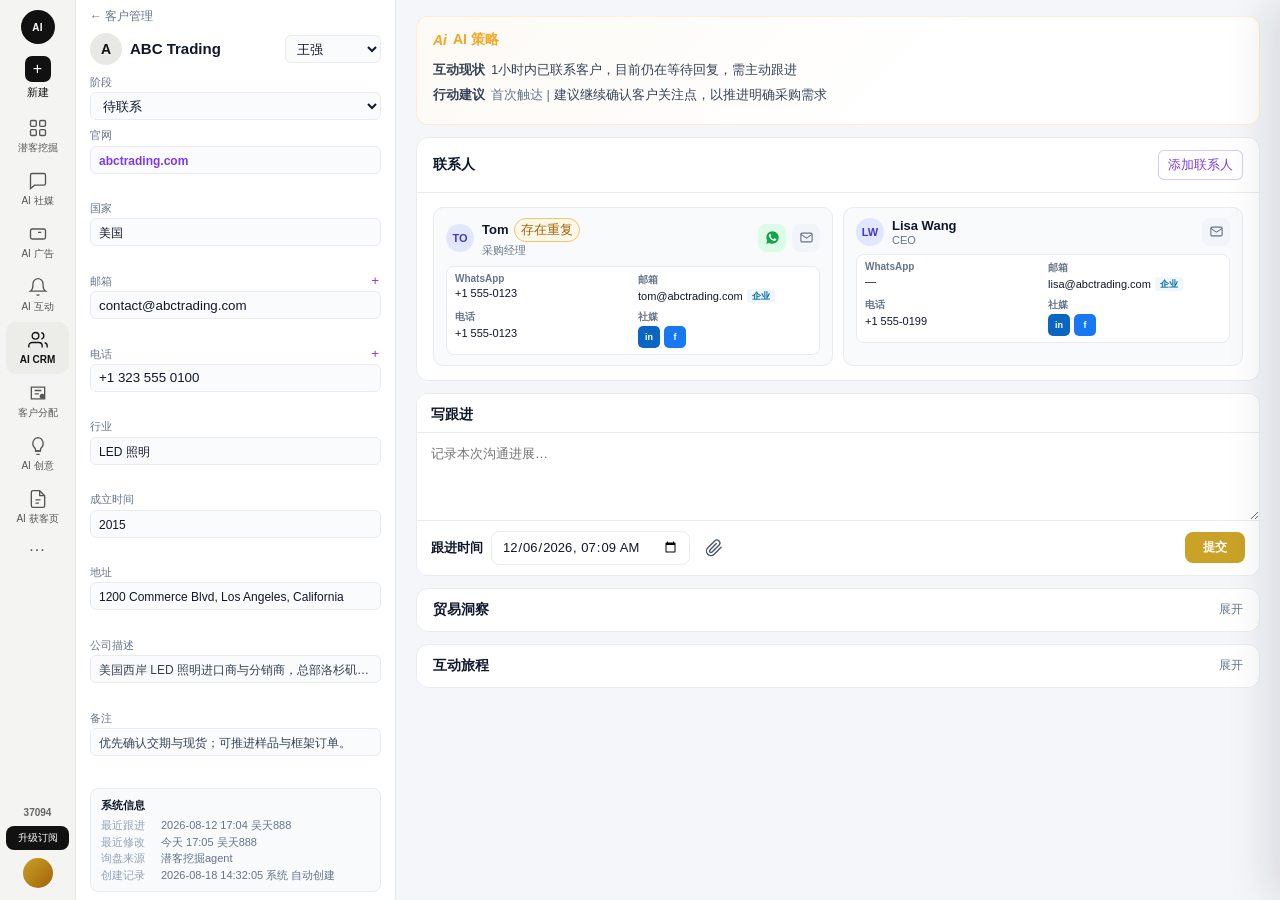
==== commit 28f5c47b: "Add files via upload" ====
--- a/trade-agent/customer-detail.html
+++ b/trade-agent/customer-detail.html
@@ -36,12 +36,14 @@
 .detail-left{width:320px;flex-shrink:0;background:var(--card);border-right:1px solid var(--border);display:flex;flex-direction:column;min-height:0;overflow:hidden}
 .left-back{display:block;padding:8px 14px 2px;font-size:12px;color:var(--muted);text-decoration:none;flex-shrink:0}
 .left-back:hover{color:var(--agent)}
-.left-id{display:flex;align-items:center;gap:8px;padding:6px 14px 8px;flex-shrink:0}
-.left-av{width:32px;height:32px;border-radius:50%;background:#e8e8e4;color:#111;display:flex;align-items:center;justify-content:center;font-weight:700;font-size:14px;flex-shrink:0}
+.left-id{display:flex;align-items:center;gap:8px;padding:6px 14px 8px;flex-shrink:0}.left-owner-top{margin-left:auto;display:flex;align-items:center}.left-owner-top select{width:96px;height:28px;border:1px solid var(--border);border-radius:6px;background:#fafbfc;color:var(--text);font:600 12px inherit;outline:none;cursor:pointer;padding:0 7px}.left-owner-top select:focus{border-color:rgba(201,162,39,.55)}
+.left-stage{display:flex;flex-direction:column;align-items:stretch;gap:3px;margin:0 14px 4px;padding:2px 0;min-width:0}.left-stage span{font-size:11px;color:var(--muted);font-weight:500;line-height:1.3}.left-stage select{width:100%;height:28px;line-height:20px;border:1px solid var(--border);border-radius:6px;background:#fafbfc;color:var(--text);font:500 12px inherit;outline:none;cursor:pointer;padding:4px 8px;box-sizing:border-box}.left-stage select:focus{border-color:rgba(201,162,39,.55)}
+.left-profile-wrap{display:flex;flex-direction:column;flex:1;min-height:0}
+.left-av{width:32px;height:32px;border-radius:50%;background:#e8e8e4;color:#111;display:flex;align-items:center;justify-content:center;font-weight:700;font-size:14px;flex-shrink:0}
 .left-id-main{flex:1;min-width:0}
 .left-name{font-size:15px;font-weight:700;line-height:1.25;word-break:break-word}
 .left-type{font-size:11px;color:var(--muted);margin-top:1px}
-.left-fields{display:flex;flex-direction:column;justify-content:space-evenly;gap:0;padding:0 14px;flex:1;min-height:0;overflow:hidden}
+.left-fields{display:flex;flex-direction:column;justify-content:space-evenly;gap:0;padding:0 14px;flex:1;min-height:0;overflow-y:auto}
 .sys-box{flex-shrink:0;margin:6px 14px 8px;padding:8px 10px;background:#f8fafc;border:1px solid var(--border);border-radius:8px;font-size:11px;color:var(--muted);line-height:1.5}
 .sys-title{font-size:11px;font-weight:700;color:var(--text);margin-bottom:4px}
 .sys-row{display:flex;gap:8px;align-items:flex-start}
@@ -58,8 +60,9 @@
 .mod.collapsible .mod-head:hover{background:#fafbfc}
 .mod.collapsed .mod-head{border-bottom:none}
 .mod.collapsed .mod-body{display:none}
-.mod-head h3{font-size:14px;font-weight:700}
-.mod-head span,.mod-link{font-size:12px;color:var(--muted);font-weight:500}
+.mod-head h3{font-size:14px;font-weight:700}
+.mod-head span,.mod-link{font-size:12px;color:var(--muted);font-weight:500}
+.contacts-head-actions{display:flex;align-items:center;gap:8px}.add-contact-btn{border:1px solid rgba(124,58,237,.28);border-radius:6px;background:#fff;color:var(--agent);font:600 12px inherit;padding:5px 9px;cursor:pointer}.add-contact-btn:hover{background:var(--agent-bg);border-color:rgba(124,58,237,.45)}
 .mod-toggle{font-size:12px;color:var(--agent);font-weight:600}
 .mod-link{border:none;background:none;cursor:pointer;font-family:inherit;color:var(--agent);font-weight:600}
 .mod-body{padding:14px 16px}
@@ -89,7 +92,8 @@
 .kpi-card dd a{color:var(--agent);text-decoration:none;font-size:13px}
 .kpi-card.highlight{border-color:rgba(245,166,35,.35);background:linear-gradient(135deg,rgba(245,166,35,.06),var(--card))}
 .overview-main{display:block}
-.overview-card{background:var(--card);border:1px solid var(--border);border-radius:10px;overflow:hidden;min-height:0}
+.overview-card{background:var(--card);border:1px solid var(--border);border-radius:10px;overflow:hidden;min-height:0}
+.mod.contacts-mod{overflow:visible}
 .overview-card.ov-follow .follow-box{border:none;border-radius:0}
 .overview-card-head{display:flex;justify-content:space-between;align-items:center;padding:10px 14px;border-bottom:1px solid var(--border);background:#fafbfc}
 .overview-card-head h3{font-size:12px;font-weight:600}
@@ -140,14 +144,15 @@
 .co-field[data-editing="1"] .inline-input{width:100%;height:28px;border:1px solid rgba(201,162,39,.45);border-radius:6px;background:#fffef8;font:inherit;font-size:12px;font-weight:500;padding:4px 8px;outline:none;resize:none;font-family:inherit;box-sizing:border-box}
 .co-field textarea.inline-input{height:28px;min-height:28px;max-height:28px;line-height:20px}
 
-.pcard-grid{display:grid;grid-template-columns:repeat(2,minmax(0,1fr));gap:10px;align-items:stretch;width:100%}
-.pcard{background:#f8fafc;border:1px solid var(--border);border-radius:10px;padding:10px 12px;min-width:0;cursor:pointer;transition:.12s;display:flex;flex-direction:column;gap:8px;overflow:hidden}
+.pcard-grid{display:grid;grid-template-columns:repeat(2,minmax(0,1fr));gap:10px;align-items:stretch;width:100%}
+.pcard-grid.contact-scroll{display:flex;overflow-x:auto;overflow-y:hidden;scroll-snap-type:x proximity;padding-bottom:5px}.pcard-grid.contact-scroll .pcard{flex:0 0 calc(50% - 5px);scroll-snap-align:start}.pcard-grid.contact-scroll::-webkit-scrollbar{height:6px}.pcard-grid.contact-scroll::-webkit-scrollbar-thumb{background:#d7dee8;border-radius:999px}@media(max-width:700px){.pcard-grid.contact-scroll .pcard{flex-basis:86%}}
+.pcard{background:#f8fafc;border:1px solid var(--border);border-radius:10px;padding:10px 12px;min-width:0;cursor:pointer;transition:.12s;display:flex;flex-direction:column;gap:8px;overflow:visible}
 .pcard:hover{border-color:rgba(124,58,237,.28);box-shadow:0 2px 10px rgba(15,23,42,.05)}
 @media(max-width:1100px){.pcard-grid{grid-template-columns:1fr}}
 .pcard-h{display:flex;align-items:center;gap:8px;min-width:0}
 .pcard-av{width:28px;height:28px;border-radius:50%;background:#e0e7ff;color:#4338ca;display:flex;align-items:center;justify-content:center;font-weight:700;font-size:11px;flex-shrink:0}
-.pcard-h-main{flex:1;min-width:0;overflow:hidden}
-.pcard-name{font-size:13px;font-weight:700;display:flex;align-items:center;gap:6px;min-width:0;overflow:hidden}
+.pcard-h-main{flex:1;min-width:0;overflow:visible}
+.pcard-name{font-size:13px;font-weight:700;display:flex;align-items:center;gap:6px;min-width:0;overflow:visible}
 .pcard-name-text{min-width:0;overflow:hidden;text-overflow:ellipsis;white-space:nowrap}
 .pcard-role{font-size:11px;color:var(--muted);margin-top:1px;overflow:hidden;text-overflow:ellipsis;white-space:nowrap}
 .pcard-actions{display:flex;align-items:center;gap:6px;margin-left:auto;flex-shrink:0}
@@ -155,8 +160,15 @@
 .pcard-ico svg{width:15px;height:15px}
 .pcard-ico.mail{background:#f1f5f9;color:#64748b}
 .pcard-ico.mail:hover{background:#e2e8f0;color:#334155}
-.pcard-ico.wa{background:#dcfce7;color:#16a34a}
-.pcard-ico.wa:hover{background:#bbf7d0;color:#15803d}
+.pcard-ico.wa{background:#dcfce7;color:#16a34a}
+.pcard-ico.wa:hover{background:#bbf7d0;color:#15803d}
+.duplicate-wrap{position:relative;display:flex}
+.duplicate-tag{height:auto;padding:2px 6px;border:1px solid #f2c36b;border-radius:999px;background:#fff8e8;color:#a16207;font:600 10px/1.2 inherit;cursor:pointer;white-space:nowrap}
+.duplicate-tag:hover,.duplicate-wrap:focus-within .duplicate-tag{background:#fff0c9;color:#92400e}
+.duplicate-popover{position:absolute;left:-42px;top:29px;width:260px;padding:10px 12px 8px;background:#fff;border:1px solid #e6eaf0;border-radius:10px;box-shadow:0 8px 20px rgba(15,23,42,.14);z-index:20;opacity:0;visibility:hidden;transform:translateY(-4px);pointer-events:none;transition:opacity .16s ease,transform .16s ease,visibility .16s}
+.duplicate-wrap:hover .duplicate-popover,.duplicate-wrap:focus-within .duplicate-popover{opacity:1;visibility:visible;transform:translateY(0);pointer-events:auto}
+.duplicate-popover::before{content:'';position:absolute;left:50px;top:-5px;width:9px;height:9px;background:#fff;border-left:1px solid #e6eaf0;border-top:1px solid #e6eaf0;transform:rotate(45deg)}
+.duplicate-popover-head{font-size:12px;font-weight:500;color:#334155;margin-bottom:8px}.duplicate-item{display:flex;align-items:center;justify-content:space-between;gap:12px;padding:5px 0}.duplicate-item-main{min-width:0}.duplicate-name{font-size:13px;color:#c68a13;font-weight:500;overflow:hidden;text-overflow:ellipsis;white-space:nowrap}.duplicate-name-link{border:none;background:none;padding:0;color:#c68a13;font:500 13px inherit;text-align:left;cursor:pointer;overflow:hidden;text-overflow:ellipsis;white-space:nowrap}.duplicate-name-link:hover{text-decoration:underline;color:#a16207}.duplicate-reason{flex:0 0 auto;max-width:112px;font-size:11px;color:#64748b;text-align:right;white-space:nowrap;overflow:hidden;text-overflow:ellipsis}.duplicate-actions{display:flex;justify-content:flex-end;gap:8px;margin-top:9px;padding-top:7px;border-top:1px solid #f1f5f9}.duplicate-action{min-width:38px;height:24px;border:1px solid #e2e8f0;border-radius:3px;background:#fff;padding:0 8px;font:500 12px inherit;cursor:pointer;color:#64748b}.duplicate-action:hover{color:#334155;background:#f8fafc}.duplicate-action.merge{border-color:#c89a2e;background:#c89a2e;color:#fff}.duplicate-action.merge:hover{background:#b78416}
 .pcard-reach{display:grid;grid-template-columns:repeat(2,minmax(0,1fr));gap:6px 10px;background:#fff;border:1px solid var(--border);border-radius:8px;padding:6px 8px;min-width:0}
 .pcard-kv{min-width:0;overflow:hidden}
 .pcard-kv dt{font-size:10px;color:var(--muted);font-weight:600;margin-bottom:2px}
@@ -252,7 +264,26 @@
 .mv-prefix{border:none;border-right:none;padding:0 10px 0 0;margin-right:10px;font-size:13px;font-weight:500;background:transparent;color:var(--text);min-width:96px;max-width:140px;outline:none;font-family:inherit;appearance:auto;cursor:pointer}
 .mv-body{flex:1;min-width:0;border:none;padding:0;font-size:13px;font-weight:500;outline:none;font-family:inherit;background:transparent;color:var(--text)}
 .mv-del{border:none;background:none;color:var(--muted);cursor:pointer;font-size:14px;line-height:1;padding:0 0 0 8px;flex-shrink:0}
-.mv-del:hover{color:#b91c1c}
+.mv-del:hover{color:#b91c1c}
+.merge-mask{position:fixed;inset:0;background:rgba(15,23,42,.38);z-index:220;opacity:0;pointer-events:none;transition:opacity .2s ease}.merge-mask.show{opacity:1;pointer-events:auto}
+.merge-modal{position:fixed;left:50%;top:50%;z-index:221;width:min(680px,calc(100vw - 32px));max-height:calc(100vh - 40px);overflow:auto;background:#fff;border:1px solid var(--border);border-radius:14px;box-shadow:0 24px 60px rgba(15,23,42,.22);opacity:0;pointer-events:none;transform:translate(-50%,-47%) scale(.98);transition:opacity .2s ease,transform .2s ease}.merge-modal.show{opacity:1;pointer-events:auto;transform:translate(-50%,-50%) scale(1)}
+.merge-head{display:flex;align-items:flex-start;justify-content:space-between;padding:18px 20px 14px;border-bottom:1px solid var(--border)}.merge-head h2{font-size:17px;line-height:1.35}.merge-head p{margin-top:4px;font-size:12px;line-height:1.45;color:var(--muted)}
+.merge-body{padding:16px 20px}.merge-rule{font-size:12px;line-height:1.55;color:#475569;background:#f8fafc;border:1px solid var(--border);border-radius:8px;padding:8px 10px;margin-bottom:14px}.merge-rule b{color:var(--text)}
+.merge-compare{display:grid;grid-template-columns:repeat(2,minmax(0,1fr));gap:10px}.merge-person{border:1px solid var(--border);border-radius:10px;padding:12px}.merge-person.candidate{border-color:rgba(124,58,237,.32);background:#fcfbff}.merge-person-label{font-size:11px;font-weight:700;color:var(--muted);margin-bottom:7px}.merge-person.candidate .merge-person-label{color:var(--agent)}.merge-person-name{font-size:15px;font-weight:700;margin-bottom:9px}.merge-field{font-size:11px;line-height:1.55;color:#475569;margin:4px 0}.merge-field b{display:block;color:#94a3b8;font-size:10px;font-weight:600}.merge-select{display:flex;align-items:center;gap:6px;margin-bottom:8px;font-size:11px;color:var(--agent);cursor:pointer}.merge-select input{accent-color:var(--agent)}
+.merge-company{margin-top:14px;padding-top:14px;border-top:1px solid var(--border)}.merge-company h3{font-size:13px;margin-bottom:5px}.merge-company p{font-size:12px;color:var(--muted);margin-bottom:8px}.merge-company-choice{display:flex;gap:8px;flex-wrap:wrap}.merge-company-choice label{display:flex;align-items:center;gap:6px;border:1px solid var(--border);border-radius:8px;padding:8px 10px;font-size:12px;cursor:pointer}.merge-company-choice input{accent-color:var(--agent)}
+.cluster-evidence{margin:0 0 14px;padding:10px 12px;border:1px solid #fde7b0;border-radius:9px;background:#fffcf5}.cluster-evidence h3{font-size:12px;color:#92400e;margin-bottom:5px}.cluster-evidence p{font-size:11px;line-height:1.55;color:#64748b}.cluster-link{display:inline-block;color:#a16207;margin-right:6px}.merge-preservation{margin-top:14px;padding-top:13px;border-top:1px solid var(--border)}.merge-preservation h3{font-size:13px;margin-bottom:7px}.merge-preservation-grid{display:grid;grid-template-columns:repeat(2,minmax(0,1fr));gap:7px}.merge-preservation-item{font-size:11px;line-height:1.45;color:#475569;padding:7px 8px;border-radius:7px;background:#f8fafc}.merge-preservation-item b{display:block;color:#334155;margin-bottom:2px}.merge-company-note{font-size:11px;line-height:1.5;color:#64748b;margin-top:8px}
+.merge-conflicts{margin-top:14px;padding-top:13px;border-top:1px solid var(--border)}.merge-conflicts h3{font-size:13px;margin-bottom:4px}.merge-conflicts>p{font-size:11px;color:var(--muted);margin-bottom:8px}.merge-conflict-row{display:grid;grid-template-columns:54px minmax(0,1fr);gap:8px;padding:8px 0;border-top:1px solid #f1f5f9}.merge-conflict-row:first-of-type{border-top:none}.merge-conflict-label{font-size:11px;font-weight:700;color:#475569;padding-top:5px}.merge-conflict-options{display:flex;flex-wrap:wrap;gap:5px}.merge-conflict-options label{max-width:100%;display:flex;align-items:center;gap:4px;border:1px solid var(--border);border-radius:6px;padding:4px 6px;font-size:11px;cursor:pointer;overflow:hidden}.merge-conflict-options span{overflow:hidden;text-overflow:ellipsis;white-space:nowrap}.merge-conflict-options input{accent-color:var(--agent)}
+.merge-person.master{border-color:#c9a227;background:#fffdf6}.merge-master-choice{display:flex;align-items:center;gap:6px;margin-bottom:8px;font-size:11px;color:#92400e;cursor:pointer}.merge-master-choice input{accent-color:#c9a227}@media(max-width:620px){.merge-preservation-grid{grid-template-columns:1fr}}
+.merge-foot{display:flex;justify-content:flex-end;gap:9px;padding:13px 20px;border-top:1px solid var(--border)}.btn-secondary{padding:7px 14px;border-radius:8px;font:600 12px inherit;color:#475569;background:#fff;border:1px solid var(--border);cursor:pointer}.btn-secondary:hover{background:#f8fafc}@media(max-width:620px){.merge-compare{grid-template-columns:1fr}.merge-modal{max-height:calc(100vh - 20px)}}
+.merge-modal{width:min(480px,calc(100vw - 28px));border-radius:12px}.merge-head{display:block;padding:18px 16px 8px;border-bottom:none}.merge-head h2{font-size:16px}.merge-head p{display:none}.merge-head>.cdrawer-close{position:absolute;right:12px;top:10px}.merge-steps{display:flex;align-items:center;gap:8px;margin-top:17px;padding:0 2px}.merge-step{display:flex;align-items:center;gap:6px;color:#cbd5e1;font-size:12px;white-space:nowrap}.merge-step.active{color:#475569}.merge-step-index{display:inline-flex;align-items:center;justify-content:center;width:22px;height:22px;border:1px solid #dbe2ea;border-radius:50%;font-size:12px;font-weight:600;color:#94a3b8}.merge-step.active .merge-step-index{border-color:#c99a2c;background:#c99a2c;color:#fff}.merge-step-line{height:1px;flex:1;background:#e5e7eb;min-width:22px}.merge-body{padding:8px 14px 16px}.merge-intro{margin:0 0 13px;font-size:12px;line-height:1.5;color:#475569}.merge-contact-list{display:flex;flex-direction:column;gap:6px}.merge-contact-row{display:flex;align-items:center;gap:10px;min-height:72px;padding:9px 10px;border:1px solid #edf0f4;border-radius:9px;background:#fff;cursor:pointer;box-sizing:border-box}.merge-contact-row:hover{border-color:#e9c979;background:#fffdf7}.merge-contact-row.selected{border-color:#e9c979;background:#fffdf5;box-shadow:0 0 0 1px rgba(201,162,39,.08)}.merge-contact-radio{width:17px;height:17px;flex:0 0 auto;accent-color:#c99a2c}.merge-contact-avatar{width:38px;height:38px;flex:0 0 auto;border-radius:50%;display:flex;align-items:center;justify-content:center;background:#e8f0f9;color:#4d6b88;font-size:14px;font-weight:700}.merge-contact-info{min-width:0;flex:1}.merge-contact-name{display:flex;align-items:center;gap:7px;min-width:0;font-size:13px;font-weight:700;color:#334155}.merge-contact-name-text{overflow:hidden;text-overflow:ellipsis;white-space:nowrap}.merge-recommended{font-size:10px;font-weight:500;color:#c68a13;white-space:nowrap}.merge-contact-company{margin-top:2px;font-size:11px;color:#64748b}.merge-contact-meta{display:flex;align-items:center;gap:10px;margin-top:5px;min-width:0;color:#64748b;font-size:10px;line-height:1.2}.merge-contact-meta span{min-width:0;overflow:hidden;text-overflow:ellipsis;white-space:nowrap}.merge-contact-meta .merge-meta-phone::before{content:'⌕';margin-right:4px;color:#94a3b8}.merge-contact-meta .merge-meta-email::before{content:'✉';margin-right:4px;color:#94a3b8}.merge-contact-meta .merge-meta-wa::before{content:'▣';margin-right:4px;color:#94a3b8}.merge-auto{margin-top:16px;padding:10px 10px 12px;border:1px solid #edf0f4;border-radius:9px;background:#fff}.merge-auto-title{display:flex;align-items:center;gap:6px;color:#4d91c8;font-size:11px;font-weight:600}.merge-auto-info{display:inline-flex;align-items:center;justify-content:center;width:14px;height:14px;border:1px solid #5aa2d5;border-radius:50%;font-size:10px;font-weight:700}.merge-auto-items{display:flex;align-items:center;justify-content:space-between;gap:7px;margin-top:13px;color:#64748b;font-size:10px}.merge-auto-item{display:flex;align-items:center;gap:4px;white-space:nowrap}.merge-auto-icon{font-size:13px;color:#8b9caf}.merge-modal .merge-foot{padding:12px 14px}
+.merge-step.done{color:#a16207}.merge-step.done .merge-step-index{border-color:#e9c979;background:#fff8e8;color:#b47c13}.merge-contact-head{display:flex;align-items:center;gap:8px;min-width:0}.merge-contact-company{margin:0 0 0 auto;max-width:45%;overflow:hidden;text-overflow:ellipsis;white-space:nowrap;text-align:right}.merge-contact-meta{justify-content:space-between}.merge-contact-meta span{flex:1 1 0}
+.crm-tour-complete-overlay{position:fixed;inset:0;z-index:260;display:flex;align-items:center;justify-content:center;padding:20px;background:rgba(15,23,42,.45);opacity:0;pointer-events:none;transition:opacity .22s ease}.crm-tour-complete-overlay.show{opacity:1;pointer-events:auto}.crm-tour-complete-card{width:min(460px,100%);background:#fff;border-radius:14px;box-shadow:0 20px 60px rgba(15,23,42,.2);text-align:center;padding:28px 24px 22px;transform:translateY(12px);transition:transform .22s ease}.crm-tour-complete-overlay.show .crm-tour-complete-card{transform:translateY(0)}.crm-tour-complete-card h2{font-size:19px;line-height:1.4;margin:0 0 12px;color:var(--text)}.crm-tour-complete-card h2::before{content:'✦';color:var(--agent);font-size:20px;margin-right:7px}.crm-tour-complete-card p{font-size:13px;line-height:1.75;color:var(--muted);margin:0 auto 22px;max-width:360px}.crm-tour-complete-card .btn{min-width:112px;justify-content:center}
+.merge-success-overlay{position:fixed;inset:0;z-index:240;display:flex;align-items:center;justify-content:center;padding:18px;background:rgba(15,23,42,.4);opacity:0;pointer-events:none;transition:opacity .2s ease}.merge-success-overlay.show{opacity:1;pointer-events:auto}.merge-success-card{position:relative;width:min(380px,100%);padding:24px 18px 18px;border-radius:12px;background:#fff;box-shadow:0 22px 55px rgba(15,23,42,.2);text-align:center;transform:translateY(10px);transition:transform .2s ease}.merge-success-overlay.show .merge-success-card{transform:translateY(0)}.merge-success-close{position:absolute;right:11px;top:8px;border:none;background:none;color:#94a3b8;font-size:22px;line-height:1;cursor:pointer}.merge-success-close:hover{color:#475569}.merge-success-icon{width:62px;height:62px;margin:0 auto 12px;border-radius:50%;display:flex;align-items:center;justify-content:center;background:#e9f8ef;color:#13b764;font-size:40px;line-height:1;font-weight:500}.merge-success-card h2{margin:0 0 10px;font-size:23px;line-height:1.35;color:#0f172a}.merge-success-card>p{margin:0 0 18px;color:#94a3b8;font-size:13px}.merge-success-contact{padding:14px 13px 12px;border:1px solid #e5eaf0;border-radius:9px;text-align:left;background:#fff}.merge-success-person{display:flex;align-items:flex-start;gap:10px}.merge-success-avatar{width:44px;height:44px;flex:0 0 auto;border-radius:50%;display:flex;align-items:center;justify-content:center;background:#e5eef8;color:#526d89;font-size:15px;font-weight:700}.merge-success-main{min-width:0;flex:1}.merge-success-name-row{display:flex;align-items:center;gap:8px;min-width:0}.merge-success-name{font-size:15px;font-weight:700;color:#334155;overflow:hidden;text-overflow:ellipsis;white-space:nowrap}.merge-success-company{font-size:12px;color:#64748b;margin-top:4px}.merge-success-details{display:flex;flex-direction:column;gap:5px;margin:12px 0 0 54px;color:#64748b;font-size:12px}.merge-success-detail{display:flex;align-items:center;gap:7px;min-width:0}.merge-success-detail-icon{width:15px;color:#94a3b8;text-align:center;flex:0 0 auto}.merge-success-detail-value{overflow:hidden;text-overflow:ellipsis;white-space:nowrap}.merge-success-socials{display:flex;gap:7px;margin:10px 0 0 54px}.merge-success-social{width:20px;height:20px;border-radius:4px;display:inline-flex;align-items:center;justify-content:center;background:#1677bd;color:#fff;font-size:11px;font-weight:700}.merge-success-view{display:block;width:100%;margin-top:22px;height:42px;border-radius:8px;background:#c99a2c;color:#fff;font-size:13px}.merge-success-view:hover{background:#b78316}
+.merge-success-social-more{background:#e7edf3;color:#64748b}
+.merge-auto-items{display:grid;grid-template-columns:repeat(5,minmax(72px,1fr));gap:6px;margin-top:10px;align-items:stretch;overflow-x:auto;padding-bottom:2px}.merge-auto-item{display:grid;grid-template-columns:16px minmax(0,1fr);grid-template-rows:auto auto;column-gap:4px;row-gap:2px;min-width:72px;min-height:49px;padding:6px;border:1px solid #edf0f4;border-radius:7px;background:#fafbfc;box-shadow:0 1px 2px rgba(15,23,42,.02)}.merge-auto-item:last-child{grid-column:auto}.merge-auto-item-name{grid-column:2;grid-row:1;color:#64748b;font-size:10px;font-weight:600;line-height:1.2;overflow:hidden;text-overflow:ellipsis;white-space:nowrap}.merge-auto-item-action{grid-column:2;grid-row:2;margin:0;color:#334155;font-size:10px;font-weight:700;line-height:1.2;overflow:hidden;text-overflow:ellipsis;white-space:nowrap}.merge-auto-icon{grid-column:1;grid-row:1 / span 2;width:16px;height:16px;display:inline-flex;align-items:center;justify-content:center;margin-top:1px;border-radius:4px;background:#eef2f7;color:#70839a;font-size:10px}
+.add-contact-mask{position:fixed;inset:0;z-index:230;background:rgba(15,23,42,.34);opacity:0;pointer-events:none;transition:opacity .2s ease}.add-contact-mask.show{opacity:1;pointer-events:auto}.add-contact-dialog{position:absolute;top:0;right:0;width:min(460px,100%);height:100%;display:flex;flex-direction:column;background:#fff;border-left:1px solid var(--border);box-shadow:-20px 0 55px rgba(15,23,42,.2);transform:translateX(100%);transition:transform .24s ease}.add-contact-mask.show .add-contact-dialog{transform:translateX(0)}.add-contact-head{display:flex;align-items:center;justify-content:space-between;padding:17px 20px 14px;border-bottom:1px solid var(--border);flex:none}.add-contact-head h3{font-size:16px}.add-contact-form{display:grid;grid-template-columns:repeat(2,minmax(0,1fr));align-content:start;gap:14px 12px;flex:1;overflow-y:auto;padding:18px 20px 22px}.add-contact-field{display:flex;flex-direction:column;gap:6px;min-width:0}.add-contact-field.full{grid-column:1/-1}.add-contact-field label{font-size:12px;color:#475569;font-weight:600}.add-contact-field input,.add-contact-field select,.add-contact-field textarea{width:100%;height:36px;padding:7px 10px;border:1px solid var(--border);border-radius:7px;background:#fff;color:var(--text);font:13px inherit;outline:none}.add-contact-field textarea{height:72px;resize:vertical;line-height:1.5}.add-contact-field input:focus,.add-contact-field select:focus,.add-contact-field textarea:focus{border-color:rgba(201,162,39,.65);box-shadow:0 0 0 3px rgba(201,162,39,.1)}.add-contact-foot{display:flex;justify-content:flex-end;gap:8px;padding:12px 20px;border-top:1px solid var(--border);flex:none}@media(max-width:560px){.add-contact-form{grid-template-columns:1fr}.add-contact-field.full{grid-column:auto}}
+@media(max-width:460px){.merge-auto-items{grid-template-columns:repeat(5,minmax(72px,1fr));overflow-x:auto}}
+.company-multi{cursor:default}.company-multi dt{display:flex;align-items:center;justify-content:space-between}.company-add{border:none;background:none;color:var(--agent);font:700 15px inherit;line-height:1;cursor:pointer;padding:0 2px}.company-add:disabled{color:#cbd5e1;cursor:not-allowed}.company-multi-rows{display:flex;flex-direction:column;gap:5px}.company-multi-row{display:flex;align-items:center;gap:4px}.company-multi-row input{width:100%;height:28px;border:1px solid var(--border);border-radius:6px;background:#fafbfc;color:var(--text);font:500 12px inherit;padding:4px 8px;outline:none}.company-multi-row input:focus{border-color:rgba(201,162,39,.55);background:#fff}.company-multi-row button{border:none;background:none;color:#94a3b8;font-size:15px;line-height:1;cursor:pointer;padding:0}.company-multi-row button:hover{color:#b91c1c}
 </style>
 </head>
 <body>
@@ -263,7 +294,7 @@
     <nav class="app-rail-nav">
       <a class="app-rail-item" href="proactive-agent-v1.html">
         <svg viewBox="0 0 24 24" fill="none" stroke="currentColor" stroke-width="1.6"><rect x="3" y="3" width="7" height="7" rx="1.5"/><rect x="14" y="3" width="7" height="7" rx="1.5"/><rect x="3" y="14" width="7" height="7" rx="1.5"/><rect x="14" y="14" width="7" height="7" rx="1.5"/></svg>
-        增长引擎
+        潜客挖掘
       </a>
       <a class="app-rail-item" href="#" onclick="toast('AI 社媒即将上线');return false">
         <svg viewBox="0 0 24 24" fill="none" stroke="currentColor" stroke-width="1.6"><path d="M21 15a2 2 0 01-2 2H8l-5 4V5a2 2 0 012-2h14a2 2 0 012 2z"/></svg>
@@ -273,15 +304,19 @@
         <svg viewBox="0 0 24 24" fill="none" stroke="currentColor" stroke-width="1.6"><rect x="3" y="6" width="18" height="12" rx="2"/><path d="M8 10h.01M12 10h4"/></svg>
         AI 广告
       </a>
-      <a class="app-rail-item" href="#" onclick="toast('AI 互动即将上线');return false">
+      <a class="app-rail-item" href="ai-interaction.html">
         <svg viewBox="0 0 24 24" fill="none" stroke="currentColor" stroke-width="1.6"><path d="M18 8A6 6 0 006 8c0 7-3 9-3 9h18s-3-2-3-9"/><path d="M13.73 21a2 2 0 01-3.46 0"/></svg>
         AI 互动
       </a>
-      <a class="app-rail-item active" href="crm-v2.html">
-        <svg viewBox="0 0 24 24" fill="none" stroke="currentColor" stroke-width="1.6"><path d="M17 21v-2a4 4 0 00-4-4H5a4 4 0 00-4 4v2"/><circle cx="9" cy="7" r="4"/><path d="M23 21v-2a4 4 0 00-3-3.87"/><path d="M16 3.13a4 4 0 010 7.75"/></svg>
-        AI CRM
-      </a>
-      <a class="app-rail-item" href="#" onclick="toast('AI 创意即将上线');return false">
+      <a class="app-rail-item active" href="crm-v2.html">
+        <svg viewBox="0 0 24 24" fill="none" stroke="currentColor" stroke-width="1.6"><path d="M17 21v-2a4 4 0 00-4-4H5a4 4 0 00-4 4v2"/><circle cx="9" cy="7" r="4"/><path d="M23 21v-2a4 4 0 00-3-3.87"/><path d="M16 3.13a4 4 0 010 7.75"/></svg>
+        AI CRM
+      </a>
+      <a class="app-rail-item" href="customer-allocation.html">
+        <svg viewBox="0 0 24 24" fill="none" stroke="currentColor" stroke-width="1.6"><path d="M4 5h16v14H4z"/><path d="M8 9h8M8 13h5"/><circle cx="17" cy="16" r="3" fill="currentColor" stroke="none"/></svg>
+        客户分配
+      </a>
+      <a class="app-rail-item" href="#" onclick="toast('AI 创意即将上线');return false">
         <svg viewBox="0 0 24 24" fill="none" stroke="currentColor" stroke-width="1.6"><path d="M9 18h6M10 22h4"/><path d="M12 2a7 7 0 00-4 12c.6.6 1 1.5 1 2.5V18h6v-1.5c0-1 .4-1.9 1-2.5A7 7 0 0012 2z"/></svg>
         AI 创意
       </a>
@@ -302,9 +337,43 @@
     <div class="detail-right" id="detail-right"></div>
   </div>
 </div>
-<div class="cdrawer-mask" id="cdrawer-mask" onclick="closeContactDrawer()"></div>
-<aside class="cdrawer" id="cdrawer"></aside>
-<script src="onboarding.js"></script>
+<div class="cdrawer-mask" id="cdrawer-mask" onclick="closeContactDrawer()"></div>
+<aside class="cdrawer" id="cdrawer"></aside>
+<div class="add-contact-mask" id="add-contact-mask" onclick="if(event.target===this)closeAddContact()">
+  <section class="add-contact-dialog" role="dialog" aria-modal="true" aria-labelledby="add-contact-title" onclick="event.stopPropagation()">
+    <header class="add-contact-head"><h3 id="add-contact-title">添加联系人</h3><button class="cdrawer-close" type="button" aria-label="关闭" onclick="closeAddContact()">×</button></header>
+    <form class="add-contact-form" onsubmit="confirmAddContact(event)">
+      <div class="add-contact-field full"><label for="new-contact-name">联系人名称</label><input id="new-contact-name" type="text" maxlength="60" autocomplete="off" placeholder="请输入联系人名称" required></div>
+      <div class="add-contact-field"><label for="new-contact-role">职位</label><input id="new-contact-role" type="text" maxlength="60" placeholder="请输入职位"></div>
+      <div class="add-contact-field"><label for="new-contact-email">邮箱</label><input id="new-contact-email" type="email" maxlength="120" placeholder="请输入邮箱"></div>
+      <div class="add-contact-field"><label for="new-contact-wa">WhatsApp</label><input id="new-contact-wa" type="text" maxlength="40" placeholder="请输入 WhatsApp"></div>
+      <div class="add-contact-field"><label for="new-contact-phone">手机</label><input id="new-contact-phone" type="text" maxlength="40" placeholder="请输入手机号码"></div>
+      <div class="add-contact-field"><label for="new-contact-social-platform">社媒平台</label><select id="new-contact-social-platform"><option value="">请选择平台</option><option value="LinkedIn">LinkedIn</option><option value="Facebook">Facebook</option><option value="Twitter">Twitter</option><option value="Instagram">Instagram</option><option value="YouTube">YouTube</option><option value="TikTok">TikTok</option><option value="其他">其他</option></select></div>
+      <div class="add-contact-field"><label for="new-contact-social-url">社媒主页</label><input id="new-contact-social-url" type="text" maxlength="180" placeholder="请输入主页链接"></div>
+      <div class="add-contact-field full"><label for="new-contact-notes">备注</label><textarea id="new-contact-notes" maxlength="300" placeholder="请输入备注"></textarea></div>
+    </form>
+    <footer class="add-contact-foot"><button class="btn-secondary" type="button" onclick="closeAddContact()">取消</button><button class="btn btn-primary" type="button" onclick="confirmAddContact(event)">确定添加</button></footer>
+  </section>
+</div>
+<div class="merge-mask" id="merge-mask" onclick="closeMergeModal()"></div>
+<section class="merge-modal" id="merge-modal" role="dialog" aria-modal="true" aria-labelledby="merge-title"></section>
+<div class="merge-success-overlay" id="merge-success-overlay" onclick="if(event.target===this)closeMergeSuccess()">
+  <section class="merge-success-card" role="dialog" aria-modal="true" aria-labelledby="merge-success-title">
+    <button class="merge-success-close" type="button" aria-label="关闭" onclick="closeMergeSuccess()">×</button>
+    <div class="merge-success-icon" aria-hidden="true">✓</div>
+    <h2 id="merge-success-title">合并成功</h2>
+    <p id="merge-success-copy"></p>
+    <div class="merge-success-contact" id="merge-success-contact"></div>
+    <button class="merge-success-view btn btn-primary" type="button" onclick="viewMergedContactDetails()">查看联系人详情</button>
+  </section>
+</div>
+<div class="crm-tour-complete-overlay" id="crm-tour-complete" onclick="if(event.target===this)closeCrmTourComplete()">
+  <section class="crm-tour-complete-card" role="dialog" aria-modal="true" aria-labelledby="crm-tour-complete-title">
+    <h2 id="crm-tour-complete-title">恭喜！你已完成AI CRM新手引导，记得及时跟进重点客户哦！</h2>
+    <button class="btn btn-gold" type="button" onclick="location.href='crm-v2.html';">开始使用</button>
+  </section>
+</div>
+<script src="onboarding.js"></script>
 <script>
 const DATA = {
   c1:{ id:'c1', kind:'enterprise', name:'ABC Trading', type:'Importer', country:'USA', status:'待联系', source:'潜客挖掘agent',
@@ -424,8 +493,19 @@
 const id = qs.get('id') || 'c1';
 const raw = DATA[id] || DATA.c1;
 if (raw.kind === 'contact' && raw.companyId) location.replace('customer-detail.html?id=' + raw.companyId);
-const c = raw.kind === 'contact' ? (DATA[raw.companyId] || DATA.c1) : raw;
-const isEnt = c.kind === 'enterprise';
+const c = raw.kind === 'contact' ? (DATA[raw.companyId] || DATA.c1) : raw;
+// 原型数据：实际接入时由判重服务返回候选联系人及匹配依据。
+const DUPLICATE_CANDIDATES = {
+  c2:[
+    {id:'dup-tom-1',name:'Jason',companyName:'ABC Trading',phone:'+1 555-0123',wa:'+1 555-8188',email:'jason@abctrading.com',socials:[{platform:'LinkedIn',url:'linkedin.com/in/jason-abc'}],tags:['样品跟进'],source:'Facebook 私信',activities:[{id:'a-jason-1',type:'chat',time:'2026-09-14 10:20',content:'询问样品交期'}],notes:'已确认从加州仓库发货，关注样品交期。',updatedAt:'2026-09-15 10:20',linkFrom:'Tom',linkReason:'手机相同'},
+    {id:'dup-tom-2',name:'Jason Brown',companyName:'LumiTrade USA Inc.',phone:'+1 312 555 0198',wa:'+1 555-8188',email:'jason@lumitrade.com',socials:[{platform:'LinkedIn',url:'linkedin.com/in/jason-brown'}],tags:['高潜','北美'],source:'海关数据导入',activities:[{id:'a-jason-2',type:'follow',time:'2026-09-16 15:45',content:'发送智能筒灯报价'}],notes:'负责北美采购。近期询问智能筒灯现货、样品测试与年度框架订单。',updatedAt:'2026-09-16 15:45',linkFrom:'Jason',linkReason:'WhatsApp 相同'},
+    {id:'dup-tom-3',name:'Ja',companyName:'LumiTrade USA Inc.',phone:'+1 312 555 0199',wa:'+1 312 555 0199',email:'jason@lumitrade.com',socials:[{platform:'Facebook',url:'facebook.com/jason.lumi'}],tags:['询盘'],source:'独立站表单',activities:[{id:'a-jason-3',type:'chat',time:'2026-09-16 18:15',content:'索取产品目录'}],notes:'来自官网表单，已留下 WhatsApp。',updatedAt:'2026-09-16 18:15',linkFrom:'Jason Brown',linkReason:'邮箱相同'}
+  ]
+};
+const ignoredDuplicateIds = new Set();
+if (!c.owner) c.owner = ['王强','张三','李四','王五'][String(c.id || '').split('').reduce((sum, ch) => sum + ch.charCodeAt(0), 0) % 4];
+const DETAIL_OWNERS = ['王强','张三','李四','王五','陈敏','刘辉','李娜','赵雨'];
+const isEnt = c.kind === 'enterprise';
 const CONTACT_QUOTA = 2;
 const MASK = '***';
 const QUOTA_ENT_ORDER = ['c1','c3','c4','c8'];
@@ -460,8 +540,9 @@
   if(s.twitter) bits.push('<span class="social-icon tw">𝕏</span>');
   return bits.length?`<div class="social-cell">${bits.join('')}</div>`:'—';
 }
-function icoMail(){return '<svg viewBox="0 0 24 24" fill="none" stroke="currentColor" stroke-width="1.8"><rect x="3" y="5" width="18" height="14" rx="2"/><path d="M3 7l9 6 9-6"/></svg>'}
-function icoWa(){return '<svg viewBox="0 0 24 24" fill="currentColor"><path d="M12.04 2c-5.46 0-9.9 4.44-9.9 9.9 0 1.74.46 3.45 1.32 4.95L2 22l5.3-1.39A9.86 9.86 0 0012.04 22c5.46 0 9.9-4.44 9.9-9.9S17.5 2 12.04 2zm5.75 14.12c-.24.67-1.4 1.24-1.94 1.32-.5.07-1.14.1-1.84-.12-.42-.13-.97-.32-1.67-.62-2.94-1.27-4.86-4.23-5.01-4.43-.15-.2-1.23-1.64-1.23-3.13 0-1.49.78-2.22 1.06-2.52.27-.3.6-.37.8-.37h.57c.18 0 .42-.07.66.5.24.58.82 2 .89 2.15.07.15.12.32.02.52-.1.2-.15.32-.3.5-.15.17-.31.39-.45.52-.15.15-.3.3-.13.58.17.27.76 1.25 1.63 2.03 1.12 1 2.07 1.32 2.36 1.47.3.15.46.12.64-.07.17-.2.74-.86.94-1.16.2-.3.4-.25.67-.15.27.1 1.73.82 2.02.96.3.15.5.22.57.34.08.12.08.7-.16 1.37z"/></svg>'}
+function icoMail(){return '<svg viewBox="0 0 24 24" fill="none" stroke="currentColor" stroke-width="1.8"><rect x="3" y="5" width="18" height="14" rx="2"/><path d="M3 7l9 6 9-6"/></svg>'}
+function icoDuplicate(){return '<svg viewBox="0 0 24 24" fill="none" stroke="currentColor" stroke-width="1.8" stroke-linecap="round" stroke-linejoin="round"><rect x="8" y="8" width="11" height="11" rx="2"/><path d="M16 8V6a2 2 0 00-2-2H6a2 2 0 00-2 2v8a2 2 0 002 2h2"/><path d="M11 13h5M13.5 10.5v5"/></svg>'}
+function icoWa(){return '<svg viewBox="0 0 24 24" fill="currentColor"><path d="M12.04 2c-5.46 0-9.9 4.44-9.9 9.9 0 1.74.46 3.45 1.32 4.95L2 22l5.3-1.39A9.86 9.86 0 0012.04 22c5.46 0 9.9-4.44 9.9-9.9S17.5 2 12.04 2zm5.75 14.12c-.24.67-1.4 1.24-1.94 1.32-.5.07-1.14.1-1.84-.12-.42-.13-.97-.32-1.67-.62-2.94-1.27-4.86-4.23-5.01-4.43-.15-.2-1.23-1.64-1.23-3.13 0-1.49.78-2.22 1.06-2.52.27-.3.6-.37.8-.37h.57c.18 0 .42-.07.66.5.24.58.82 2 .89 2.15.07.15.12.32.02.52-.1.2-.15.32-.3.5-.15.17-.31.39-.45.52-.15.15-.3.3-.13.58.17.27.76 1.25 1.63 2.03 1.12 1 2.07 1.32 2.36 1.47.3.15.46.12.64-.07.17-.2.74-.86.94-1.16.2-.3.4-.25.67-.15.27.1 1.73.82 2.02.96.3.15.5.22.57.34.08.12.08.7-.16 1.37z"/></svg>'}
 function activityTitle(a){
   if(a.type==='follow') return `${a.user||'同事'} 跟进`;
   if(a.type==='system') return '编辑资料';
@@ -480,40 +561,43 @@
     created: created?`${created} 系统 自动创建`:'—'
   };
 }
-function renderLeft(){
-  document.title=c.name+' · 企业详情';
-  const type=typeLabel(c.type);
-  const meta=sysMeta();
+function renderLeft(){
+  document.title=c.name+' · 企业详情';
+  const meta=sysMeta();
   document.getElementById('detail-left').innerHTML=`
     <a class="left-back" href="crm-v2.html?view=enterprise">← 客户管理</a>
-    <div class="left-id">
-      <div class="left-av">${escHtml((c.name||'?').slice(0,1))}</div>
-      <div class="left-id-main">
-        <div class="left-name">${escHtml(c.name)}</div>
-        ${type?`<div class="left-type">${type}</div>`:''}
-      </div>
-      <span class="tag tag-status" id="tour-stage">${c.status||'—'}</span>
-    </div>
-    <div class="left-fields">
+    <div class="left-profile-wrap" id="tour-customer-profile">
+    <div class="left-id">
+      <div class="left-av">${escHtml((c.name||'?').slice(0,1))}</div>
+      <div class="left-id-main">
+        <div class="left-name">${escHtml(c.name)}</div>
+      </div>
+      <div class="left-owner-top"><select aria-label="负责人" onchange="changeDetailOwner(this.value)">${DETAIL_OWNERS.map(owner=>`<option value="${owner}" ${owner===c.owner?'selected':''}>${owner}</option>`).join('')}</select></div>
+    </div>
+    <div class="left-stage"><span>阶段</span><select id="tour-stage" aria-label="阶段" onchange="changeDetailStage(this.value)">${['待联系','需求确认','报价','谈判','成交','失单'].map(status=>`<option value="${status}" ${status===(c.status||'待联系')?'selected':''}>${status}</option>`).join('')}</select></div>
+    <div class="left-fields">
       ${coFieldHTML('website','官网')}
       ${coFieldHTML('country','国家')}
-      ${coFieldHTML('email','邮箱')}
-      ${coFieldHTML('phone','电话')}
+      ${companyMultiFieldHTML('email','邮箱')}
+      ${companyMultiFieldHTML('phone','电话')}
       ${coFieldHTML('industry','行业')}
       ${coFieldHTML('founded','成立时间')}
       ${coFieldHTML('address','地址',{multi:true})}
       ${coFieldHTML('description','公司描述',{multi:true,prose:true})}
       ${coFieldHTML('notes','备注',{multi:true,prose:true})}
-    </div>
-    <div class="sys-box">
+    </div>
+    </div>
+    <div class="sys-box">
       <div class="sys-title">系统信息</div>
       <div class="sys-row"><span>最近跟进</span>${escHtml(meta.lastFollow)}</div>
       <div class="sys-row"><span>最近修改</span>${escHtml(meta.lastEdit)}</div>
-      <div class="sys-row"><span>询盘来源</span>${escHtml(meta.source)}</div>
-      <div class="sys-row"><span>创建记录</span>${escHtml(meta.created)}</div>
-    </div>
-    <button class="weak-link" type="button" onclick="startCrmTourFromDetail()">新手引导</button>`;
-}
+      <div class="sys-row"><span>询盘来源</span>${escHtml(meta.source)}</div>
+      <div class="sys-row"><span>创建记录</span>${escHtml(meta.created)}</div>
+    </div>
+    `;
+}
+function changeDetailOwner(owner){c.owner=owner;toast(`负责人已修改为${owner}`)}
+function changeDetailStage(status){c.status=status;toast(`阶段已修改为${status}`)}
 
 function sparseNote(){
   if(!c.sparse) return '';
@@ -575,10 +659,12 @@
   syncFollowAttachIcon();
 }
 
-function contactsInner(){
-  if(!c.contacts?.length) return `<p class="empty-inline">暂无联系人</p>`;
-  const locked=quotaLockedCurrent();
-  return `<div class="pcard-grid">${c.contacts.map((x,i)=>{
+function contactsInner(){
+  if(!c.contacts?.length) return `<p class="empty-inline">暂无联系人</p>`;
+  const locked=quotaLockedCurrent();
+  const scrollClass=c.contacts.length>2?' contact-scroll':'';
+  return `<div class="pcard-grid${scrollClass}">${c.contacts.map((x,i)=>{
+      const duplicates=duplicateCandidatesFor(x);
       const emails=normalizeEmails(x);
       const social=x.social||{};
       const phone=(x.phone||'').trim();
@@ -594,11 +680,11 @@
         <div class="pcard-h">
           <div class="pcard-av">${initialsOf(x.name)}</div>
           <div class="pcard-h-main">
-            <div class="pcard-name"><span class="pcard-name-text" title="${name}">${name}</span>${x.primary?' <span class="badge-primary">主联系人</span>':''}</div>
+            <div class="pcard-name"><span class="pcard-name-text" title="${name}">${name}</span>${duplicates.length?duplicatePopoverHTML(x,i,duplicates):''}</div>
             <div class="pcard-role" title="${escHtml(x.role||'')}">${x.role||'—'}</div>
-          </div>
-          <div class="pcard-actions">
-            ${hasWa?`<button class="pcard-ico wa" type="button" title="WhatsApp" aria-label="WhatsApp" onclick="event.stopPropagation();openWaChat('${escHtml(x.wa)}','${name}')">${icoWa()}</button>`:''}
+          </div>
+          <div class="pcard-actions">
+            ${hasWa?`<button class="pcard-ico wa" type="button" title="WhatsApp" aria-label="WhatsApp" onclick="event.stopPropagation();openWaChat('${escHtml(x.wa)}','${name}')">${icoWa()}</button>`:''}
             <button class="pcard-ico mail" type="button" title="发邮件" aria-label="发邮件" onclick="event.stopPropagation();${locked?`quotaLimitToast()`:`toast('发邮件：${name}')`}">${icoMail()}</button>
           </div>
         </div>
@@ -609,8 +695,55 @@
           <div class="pcard-kv"><dt>社媒</dt><dd>${socTxt}</dd></div>
         </div>
       </div>`;
-    }).join('')}</div>`;
-}
+    }).join('')}</div>`;
+}
+function addContact(){
+  if(quotaLockedCurrent()){quotaLimitToast();return}
+  const mask=document.getElementById('add-contact-mask');
+  const input=document.getElementById('new-contact-name');
+  if(!mask||!input)return;
+  ['new-contact-name','new-contact-role','new-contact-email','new-contact-wa','new-contact-phone','new-contact-social-url','new-contact-notes'].forEach(id=>{const field=document.getElementById(id);if(field)field.value=''});
+  const platform=document.getElementById('new-contact-social-platform');
+  if(platform)platform.value='';
+  mask.classList.add('show');
+  setTimeout(()=>input.focus(),80);
+}
+function closeAddContact(){
+  document.getElementById('add-contact-mask')?.classList.remove('show');
+}
+function confirmAddContact(event){
+  event?.preventDefault();
+  if(quotaLockedCurrent()){closeAddContact();quotaLimitToast();return}
+  const input=document.getElementById('new-contact-name');
+  const name=(input?.value||'').trim();
+  if(!name){input?.focus();return}
+  const role=(document.getElementById('new-contact-role')?.value||'').trim();
+  const email=(document.getElementById('new-contact-email')?.value||'').trim();
+  const wa=(document.getElementById('new-contact-wa')?.value||'').trim();
+  const phone=(document.getElementById('new-contact-phone')?.value||'').trim();
+  const socialPlatform=(document.getElementById('new-contact-social-platform')?.value||'').trim();
+  const socialUrl=(document.getElementById('new-contact-social-url')?.value||'').trim();
+  const notes=(document.getElementById('new-contact-notes')?.value||'').trim();
+  if(!Array.isArray(c.contacts))c.contacts=[];
+  const person={id:`contact-${c.id}-${Date.now()}`,name,role:role||'—',email,emails:email?[{address:email,type:'corporate',status:'verified'}]:[],phone,phones:phone?[phone]:[],wa,was:wa?[wa]:[],socials:socialPlatform&&socialUrl?[{platform:socialPlatform,url:socialUrl}]:[],primary:c.contacts.length===0,companyName:c.name,notes};
+  c.contacts.push(person);
+  const index=c.contacts.length-1;
+  closeAddContact();
+  renderRight();
+  openContactDrawer(index);
+}
+
+function duplicateCandidatesFor(person){
+  return person?(DUPLICATE_CANDIDATES[person.id]||[]).filter(item=>!ignoredDuplicateIds.has(item.id)):[];
+}
+function duplicatePopoverHTML(person,index,duplicates){
+  const rows=duplicates.map(item=>{
+    const rawReason=item.linkReason||'联系方式相同';
+    const reason=/whatsapp/i.test(rawReason)&&/相同/.test(rawReason)?'WA相同':rawReason;
+    return `<div class="duplicate-item"><button class="duplicate-name-link" type="button" onclick="event.stopPropagation();openDuplicateContactDrawer('${escHtml(person.id)}','${escHtml(item.id)}')">${escHtml(item.name)}</button><div class="duplicate-reason">（${escHtml(reason)}）</div></div>`;
+  }).join('');
+  return `<div class="duplicate-wrap"><button class="duplicate-tag" type="button" title="发现 ${duplicates.length} 个重复联系人" aria-label="发现 ${duplicates.length} 个重复联系人" onclick="event.stopPropagation()">存在重复</button><div class="duplicate-popover" role="tooltip"><div class="duplicate-popover-head">发现${duplicates.length}个重复联系人</div>${rows}<div class="duplicate-actions"><button class="duplicate-action" type="button" onclick="event.stopPropagation();ignoreDuplicate('${escHtml(person.id)}')">忽略</button><button class="duplicate-action merge" type="button" onclick="event.stopPropagation();openMergeModal(${index})">合并</button></div></div></div>`;
+}
 
 function coFieldInner(key,label,val){
   const empty=!val;
@@ -623,15 +756,42 @@
   if(key==='email') return `<dt>${label}</dt><dd><a class="co-link" href="mailto:${escHtml(val)}" onclick="event.stopPropagation()">${escHtml(val)}</a></dd>`;
   return `<dt>${label}</dt><dd>${escHtml(val)}</dd>`;
 }
-function coFieldHTML(key,label,opts){
+function coFieldHTML(key,label,opts){
   let val=(c[key]||'').trim();
   if(key==='country') val=countryZh(val)||val;
   const multi=opts?.multi?'1':'0';
   const prose=opts?.prose?' prose':'';
   return `<div class="co-field${prose}" data-key="${key}" data-label="${label}" data-multi="${multi}" onclick="beginCoEdit(this)">
     ${coFieldInner(key,label,val)}</div>`;
-}
-function beginCoEdit(el){
+}
+function ensureCompanyMulti(key){
+  const listKey=key==='email'?'emails':'phones';
+  if(!Array.isArray(c[listKey])) c[listKey]=c[key]?[c[key]]:[''];
+  if(!c[listKey].length) c[listKey]=[''];
+  return c[listKey];
+}
+function companyMultiFieldHTML(key,label){
+  const values=ensureCompanyMulti(key);
+  const type=key==='email'?'email':'tel';
+  const rows=values.map((value,index)=>`<div class="company-multi-row"><input type="${type}" value="${escHtml(value)}" placeholder="请输入${label}" onblur="commitCompanyMulti('${key}',${index},this.value)">${values.length>1?`<button type="button" aria-label="删除${label}" onclick="removeCompanyMulti('${key}',${index})">×</button>`:''}</div>`).join('');
+  return `<div class="co-field company-multi"><dt>${label}<button class="company-add" type="button" title="添加${label}" aria-label="添加${label}" ${values.length>=5?'disabled':''} onclick="addCompanyMulti('${key}')">+</button></dt><div class="company-multi-rows">${rows}</div></div>`;
+}
+function commitCompanyMulti(key,index,value){
+  const values=ensureCompanyMulti(key); values[index]=String(value||'').trim();
+  c[key]=values.find(Boolean)||'';
+  toast('已保存');
+}
+function addCompanyMulti(key){
+  const values=ensureCompanyMulti(key);
+  if(values.length>=5){toast('最多可添加 5 个'+(key==='email'?'邮箱':'电话'));return}
+  values.push(''); renderLeft();
+  document.querySelectorAll(`.company-multi input[type="${key==='email'?'email':'tel'}"]`)[values.length-1]?.focus();
+}
+function removeCompanyMulti(key,index){
+  const values=ensureCompanyMulti(key); values.splice(index,1);
+  c[key]=values.find(Boolean)||''; renderLeft(); toast('已删除');
+}
+function beginCoEdit(el){
   if(el.dataset.editing==='1') return;
   document.querySelectorAll('.co-field[data-editing="1"]').forEach(o=>{if(o!==el)o.querySelector('.inline-input')?.blur()});
   const key=el.dataset.key, multi=el.dataset.multi==='1';
@@ -697,15 +857,14 @@
   return new Set((records||[]).map(x=>String(x[key]||'').trim()).filter(v=>v&&v!=='—')).size;
 }
 
-function renderRight(){
-  const el=document.getElementById('detail-right');
-  const n=(c.contacts||[]).length;
-  el.innerHTML=`
-    ${sparseNote()}
-    ${aiStrategySection()}
-    <div class="mod" id="mod-contacts">
-      <div class="mod-head"><h3>联系人</h3><span>${n} 位</span></div>
-      <div class="mod-body">${contactsInner()}</div>
+function renderRight(){
+  const el=document.getElementById('detail-right');
+  el.innerHTML=`
+    ${sparseNote()}
+    ${aiStrategySection()}
+    <div class="mod contacts-mod" id="mod-contacts">
+      <div class="mod-head"><h3>联系人</h3><div class="contacts-head-actions"><button class="add-contact-btn" type="button" onclick="addContact()">添加联系人</button></div></div>
+      <div class="mod-body">${contactsInner()}</div>
     </div>
     ${followSection()}
     <div class="mod collapsible ${tradeOpen?'':'collapsed'}" id="mod-trade">
@@ -831,9 +990,9 @@
 function maskedFieldHTML(label){
   return `<div class="pf-field"><dt>${label}</dt><dd>${MASK}</dd></div>`;
 }
-function contactDrawerHTML(p){
-  ensurePerson(p);
-  const co=c.name||p.companyName||'';
+function contactDrawerHTML(p){
+  ensurePerson(p);
+  const co=p.companyName||c.name||'';
   const locked=quotaLockedPerson(p);
   const fields=locked
     ? `${maskedFieldHTML('WhatsApp')}${maskedFieldHTML('邮箱')}${maskedFieldHTML('手机')}${maskedFieldHTML('社媒')}${pfFieldHTML('role','职位',p.role)}${maskedFieldHTML('备注')}`
@@ -940,7 +1099,7 @@
     : `<dt>${el.dataset.label}</dt><input class="inline-input" value="${escHtml(val)}" onblur="commitPfEdit(this)" onkeydown="if(event.key==='Enter'){event.preventDefault();this.blur()}">`;
   el.querySelector('.inline-input').focus();
 }
-function commitPfEdit(inp){
+function commitPfEdit(inp){
   const el=inp.closest('.pf-field'); if(!el||!drawerPerson) return;
   const key=el.dataset.key, next=inp.value.trim();
   const prev=(key==='notes'?(drawerPerson.notes||''):(drawerPerson[key]||'')).trim();
@@ -948,9 +1107,219 @@
   el.dataset.editing='0';
   const empty=!next;
   el.innerHTML=`<dt>${el.dataset.label}</dt><dd class="${empty?'ph':''}">${empty?'—':escHtml(next)}</dd>`;
-  if(next!==prev) toast('已保存');
-}
-function openContactDrawer(i){
+  if(next!==prev) toast('已保存');
+}
+let activeMerge=null;
+function ignoreDuplicate(personId){
+  // “忽略”表示本次判重结果无需处理，卡片不再显示判重入口。
+  (DUPLICATE_CANDIDATES[personId]||[]).forEach(item=>ignoredDuplicateIds.add(item.id));
+  renderRight();
+  toast('已忽略该相似联系人');
+}
+function contactValues(person,key){
+  if(key==='email') return normalizeEmails(person).map(x=>typeof x==='string'?x:x.address).filter(Boolean);
+  if(key==='phone') return (person.phones?.length?person.phones:[person.phone]).filter(Boolean);
+  return (person.was?.length?person.was:[person.wa]).filter(Boolean);
+}
+function uniqueContactValues(values,key){
+  const seen=new Set();
+  return values.filter(value=>{
+    const raw=String(value||'').trim();
+    const normalized=key==='email'?raw.toLowerCase():raw.replace(/\D/g,'');
+    if(!raw||seen.has(normalized)) return false;
+    seen.add(normalized); return true;
+  });
+}
+function mostRecentLongest(primary,candidate,key){
+  const items=[primary,candidate].sort((a,b)=>{
+    const time=String(b.updatedAt||'').localeCompare(String(a.updatedAt||''));
+    return time || String(b[key]||'').length-String(a[key]||'').length;
+  });
+  return String(items[0][key]||'').trim() || String(items[1][key]||'').trim();
+}
+function mergeContactLines(person){
+  const lines=[];
+  const vals=[['手机',contactValues(person,'phone')],['邮箱',contactValues(person,'email')],['WhatsApp',contactValues(person,'wa')]];
+  vals.forEach(([label,items])=>{if(items.length) lines.push(`<div class="merge-field"><b>${label}</b>${escHtml(items.join('、'))}</div>`)});
+  if(person.notes) lines.push(`<div class="merge-field"><b>备注</b>${escHtml(person.notes)}</div>`);
+  return lines.join('')||'<div class="merge-field">暂无可合并信息</div>';
+}
+function mergeCandidates(){
+  const primary=c.contacts?.[activeMerge?.contactIndex];
+  return (DUPLICATE_CANDIDATES[primary?.id]||[]).filter(item=>activeMerge?.candidateIds.includes(item.id));
+}
+function latestLongestValue(records,key){
+  return [...records].sort((a,b)=>String(b.updatedAt||'').localeCompare(String(a.updatedAt||''))||String(b[key]||'').length-String(a[key]||'').length).map(item=>String(item[key]||'').trim()).find(Boolean)||'';
+}
+function socialEntries(person){
+  if(Array.isArray(person.socials)) return person.socials.filter(item=>item?.platform||item?.url);
+  return person.linkedin?[{platform:'LinkedIn',url:person.linkedin}]:[];
+}
+function uniqueSocialEntries(person){
+  const seen=new Set();
+  return socialEntries(person).filter(item=>{
+    const key=String(item.platform||item.url||'').trim().toLowerCase();
+    if(!key||seen.has(key)) return false;
+    seen.add(key); return true;
+  });
+}
+function uniqueObjects(values,keyOf){
+  const seen=new Set();
+  return values.filter(value=>{const key=keyOf(value);if(!key||seen.has(key))return false;seen.add(key);return true});
+}
+function mergeCompanyHTML(primary,candidates){
+  const companies=[...new Set([c.name||primary.companyName,...candidates.map(item=>item.companyName)].filter(Boolean))];
+  if(companies.length===1) return `<div class="merge-company"><h3>所属公司</h3><p>所选联系人属于同一家公司，合并后自动保留。</p><div class="tag tag-country">${escHtml(companies[0])}</div></div>`;
+  if(!companies.includes(activeMerge.company)) activeMerge.company=companies[0];
+  return `<div class="merge-company"><h3>所属公司</h3><p>所选联系人所属公司不同，请选择合并后归属。</p><div class="merge-company-choice">${companies.map(company=>`<label><input type="radio" name="merged-company" value="${escHtml(company)}" ${activeMerge.company===company?'checked':''} onchange="setMergeCompany(this.value)">${escHtml(company)}</label>`).join('')}</div></div>`;
+}
+function mergeEvidenceHTML(primary,candidates){
+  return `<div class="cluster-evidence"><h3>链式重复证据 · ${candidates.length+1} 位联系人</h3><p>${candidates.map(item=>`<span class="cluster-link">${escHtml(item.linkFrom||primary.name)} → ${escHtml(item.name)}：${escHtml(item.linkReason||'联系方式关联')}</span>`).join('')}。任意联系方式相连即纳入同一集合，本次将一次处理。</p></div>`;
+}
+function mergePreservationHTML(primary,candidates){
+  const records=[primary,...candidates];
+  const tags=[...new Set(records.flatMap(item=>item.tags||[]))];
+  const activities=records.flatMap(item=>item.activities||[]).length;
+  const sources=[...new Set(records.map(item=>item.source).filter(Boolean))];
+  return `<div class="merge-preservation"><h3>合并后保留</h3><div class="merge-preservation-grid"><div class="merge-preservation-item"><b>互动与跟进</b>迁移 ${activities} 条，保留原发生时间、渠道和操作者。</div><div class="merge-preservation-item"><b>标签与来源</b>${tags.length?`标签并集：${escHtml(tags.join('、'))}`:'保留全部标签'}；${sources.length?`来源轨迹：${escHtml(sources.join('、'))}`:'保留来源轨迹'}。</div><div class="merge-preservation-item"><b>社媒账号</b>按平台和账号地址去重，全部保留。</div><div class="merge-preservation-item"><b>企业与海关数据</b>企业资料、交易和海关数据不自动合并或迁移。</div></div></div>`;
+}
+function mergeConflictHTML(primary,candidates){
+  const records=[primary,...candidates];
+  const rows=['name','notes'].map(key=>{
+    const values=uniqueObjects(records.map(item=>({id:item.id,label:item.name,value:String(item[key]||'').trim()})).filter(item=>item.value),item=>item.value);
+    if(values.length<2) return '';
+    const selected=activeMerge.fieldSources[key]||'auto';
+    return `<div class="merge-conflict-row"><div class="merge-conflict-label">${key==='name'?'姓名':'备注'}</div><div class="merge-conflict-options"><label><input type="radio" name="merge-${key}" value="auto" ${selected==='auto'?'checked':''} onchange="setMergeFieldSource('${key}','auto')"><span>推荐：最新优先</span></label>${values.map(item=>`<label title="${escHtml(item.value)}"><input type="radio" name="merge-${key}" value="${escHtml(item.id)}" ${selected===item.id?'checked':''} onchange="setMergeFieldSource('${key}','${escHtml(item.id)}')"><span>${escHtml(item.label)}：${escHtml(item.value)}</span></label>`).join('')}</div></div>`;
+  }).join('');
+  return rows?`<div class="merge-conflicts"><h3>字段冲突</h3><p>系统已给出推荐值；可按字段覆盖选择，不影响联系方式与历史记录的完整保留。</p>${rows}</div>`:'';
+}
+function mergeContactRowHTML(person,isRecommended){
+  const phone=contactValues(person,'phone')[0]||'';
+  const email=contactValues(person,'email')[0]||'';
+  const wa=contactValues(person,'wa')[0]||'';
+  const company=person.companyName||c.name||'';
+  const selected=activeMerge.masterId===person.id;
+  return `<label class="merge-contact-row ${selected?'selected':''}">
+    <input class="merge-contact-radio" type="radio" name="merge-master" value="${escHtml(person.id)}" ${selected?'checked':''} onchange="setMergeMaster('${escHtml(person.id)}')">
+    <span class="merge-contact-avatar">${escHtml(initialsOf(person.name))}</span>
+    <span class="merge-contact-info">
+      <span class="merge-contact-head"><span class="merge-contact-name"><span class="merge-contact-name-text">${escHtml(person.name||'—')}</span>${isRecommended?'<span class="merge-recommended">推荐</span>':''}</span><span class="merge-contact-company">${escHtml(company||'—')}</span></span>
+      <span class="merge-contact-meta">${phone?`<span class="merge-meta-phone">${escHtml(phone)}</span>`:''}${email?`<span class="merge-meta-email">${escHtml(email)}</span>`:''}${wa?`<span class="merge-meta-wa">${escHtml(wa)}</span>`:''}</span>
+    </span>
+  </label>`;
+}
+function mergeAutoContentHTML(){
+  return `<div class="merge-auto"><div class="merge-auto-title"><span class="merge-auto-info">i</span><span>将自动合并的内容（不需要手动选择）</span></div><div class="merge-auto-items"><span class="merge-auto-item"><span class="merge-auto-icon">◈</span><span class="merge-auto-item-name">联系方式</span><strong class="merge-auto-item-action">合并去重</strong></span><span class="merge-auto-item"><span class="merge-auto-icon">◇</span><span class="merge-auto-item-name">社媒</span><strong class="merge-auto-item-action">合并去重</strong></span><span class="merge-auto-item"><span class="merge-auto-icon">▤</span><span class="merge-auto-item-name">跟进记录</span><strong class="merge-auto-item-action">合并</strong></span><span class="merge-auto-item"><span class="merge-auto-icon">▣</span><span class="merge-auto-item-name">私信互动</span><strong class="merge-auto-item-action">合并</strong></span><span class="merge-auto-item"><span class="merge-auto-icon">⌑</span><span class="merge-auto-item-name">备注</span><strong class="merge-auto-item-action">合并</strong></span></div></div>`;
+}
+function renderMergeModal(){
+  const primary=c.contacts?.[activeMerge?.contactIndex];
+  const candidates=mergeCandidates();
+  if(!primary||!candidates.length) return closeMergeModal();
+  const choices=(DUPLICATE_CANDIDATES[primary.id]||[]).filter(item=>!ignoredDuplicateIds.has(item.id));
+  const rows=[mergeContactRowHTML(primary,true),...choices.map(candidate=>mergeContactRowHTML(candidate,false))].join('');
+  const autoContent=mergeAutoContentHTML();
+  document.getElementById('merge-modal').innerHTML=`<div class="merge-head"><div><h2 id="merge-title">合并联系人</h2></div><button class="cdrawer-close" type="button" aria-label="关闭" onclick="closeMergeModal()">×</button></div><div class="merge-body"><p class="merge-intro">请选择要保留的联系人，其他联系人将自动合并到该联系人。</p><div class="merge-contact-list">${rows}</div>${autoContent}</div><div class="merge-foot"><button class="btn btn-primary" type="button" onclick="confirmMerge()">确定合并</button></div>`;
+}
+function openMergeModal(contactIndex){
+  const primary=c.contacts?.[contactIndex];
+  const candidates=duplicateCandidatesFor(primary);
+  if(!primary||!candidates.length) return;
+  activeMerge={contactIndex,candidateIds:candidates.map(item=>item.id),masterId:primary.id,company:c.name||primary.companyName||'',fieldSources:{name:'auto',notes:'auto'}};
+  renderMergeModal();
+  document.getElementById('merge-mask').classList.add('show');
+  document.getElementById('merge-modal').classList.add('show');
+}
+function toggleMergeCandidate(candidateId,checked){
+  if(!activeMerge) return;
+  const next=checked?[...new Set([...activeMerge.candidateIds,candidateId])]:activeMerge.candidateIds.filter(id=>id!==candidateId);
+  if(!next.length){toast('请至少选择一位相似联系人');return}
+  activeMerge.candidateIds=next;
+  if(!next.includes(activeMerge.masterId) && activeMerge.masterId!==c.contacts?.[activeMerge.contactIndex]?.id) activeMerge.masterId=c.contacts?.[activeMerge.contactIndex]?.id;
+  renderMergeModal();
+}
+function setMergeCompany(company){if(activeMerge) activeMerge.company=company;}
+function setMergeMaster(id){if(activeMerge) activeMerge.masterId=id;renderMergeModal();}
+function setMergeFieldSource(key,id){if(activeMerge){activeMerge.fieldSources[key]=id;renderMergeModal();}}
+function closeMergeModal(){
+  document.getElementById('merge-mask')?.classList.remove('show');
+  document.getElementById('merge-modal')?.classList.remove('show');
+  activeMerge=null;
+}
+let mergedSuccessPerson=null;
+function mergeSuccessSocialLabel(platform){
+  const key=String(platform||'').trim().toLowerCase();
+  return ({linkedin:'in',facebook:'f',twitter:'𝕏',instagram:'ig',youtube:'▶',tiktok:'♪'})[key]||'•';
+}
+function showMergeSuccess(person,count){
+  mergedSuccessPerson=person;
+  const phone=contactValues(person,'phone')[0]||'';
+  const email=contactValues(person,'email')[0]||'';
+  const wa=contactValues(person,'wa')[0]||'';
+  const socials=uniqueSocialEntries(person);
+  const visibleSocials=socials.slice(0,2);
+  const extraSocialCount=Math.max(0,socials.length-visibleSocials.length);
+  document.getElementById('merge-success-copy').textContent=`已将 ${count} 个联系人合并为 1 个联系人。`;
+  document.getElementById('merge-success-contact').innerHTML=`<div class="merge-success-person"><div class="merge-success-avatar">${escHtml(initialsOf(person.name))}</div><div class="merge-success-main"><div class="merge-success-name-row"><div class="merge-success-name">${escHtml(person.name||'—')}</div></div><div class="merge-success-company">${escHtml(person.companyName||c.name||'—')}</div></div></div><div class="merge-success-details">${phone?`<div class="merge-success-detail"><span class="merge-success-detail-icon">⌕</span><span class="merge-success-detail-value">${escHtml(phone)}</span></div>`:''}${email?`<div class="merge-success-detail"><span class="merge-success-detail-icon">✉</span><span class="merge-success-detail-value">${escHtml(email)}</span></div>`:''}${wa?`<div class="merge-success-detail"><span class="merge-success-detail-icon">◉</span><span class="merge-success-detail-value">${escHtml(wa)}</span></div>`:''}</div>${visibleSocials.length||extraSocialCount?`<div class="merge-success-socials">${visibleSocials.map(item=>`<span class="merge-success-social" title="${escHtml(item.platform||'社媒')}">${escHtml(mergeSuccessSocialLabel(item.platform))}</span>`).join('')}${extraSocialCount?`<span class="merge-success-social merge-success-social-more">+${extraSocialCount}</span>`:''}</div>`:''}`;
+  document.getElementById('merge-success-overlay')?.classList.add('show');
+}
+function closeMergeSuccess(){
+  document.getElementById('merge-success-overlay')?.classList.remove('show');
+  mergedSuccessPerson=null;
+}
+function viewMergedContactDetails(){
+  const person=mergedSuccessPerson;
+  closeMergeSuccess();
+  if(!person) return;
+  drawerPerson=ensurePerson(person);
+  const el=document.getElementById('cdrawer');
+  if(!el) return;
+  el.innerHTML=contactDrawerHTML(person);
+  el.classList.add('show');
+  document.getElementById('cdrawer-mask')?.classList.add('show');
+}
+function openDuplicateContactDrawer(primaryId,candidateId){
+  const candidate=(DUPLICATE_CANDIDATES[primaryId]||[]).find(item=>item.id===candidateId);
+  if(!candidate) return;
+  // 复用联系人档案抽屉，查看重复候选人的完整联系方式与备注。
+  drawerPerson=ensurePerson(candidate);
+  const el=document.getElementById('cdrawer');
+  if(!el) return;
+  el.innerHTML=contactDrawerHTML(candidate);
+  el.classList.add('show');
+  document.getElementById('cdrawer-mask')?.classList.add('show');
+}
+function confirmMerge(){
+  if(!activeMerge) return;
+  const primary=c.contacts?.[activeMerge.contactIndex];
+  const candidates=mergeCandidates();
+  if(!primary||!candidates.length) return closeMergeModal();
+  const records=[primary,...candidates];
+  const master=records.find(item=>item.id===activeMerge.masterId)||primary;
+  const mergeOrder=[master,...records.filter(item=>item.id!==master.id)];
+  ensurePerson(primary);
+  mergeOrder.forEach(ensurePerson);
+  primary.phones=uniqueContactValues(mergeOrder.flatMap(item=>contactValues(item,'phone')),'phone');
+  primary.was=uniqueContactValues(mergeOrder.flatMap(item=>contactValues(item,'wa')),'wa');
+  primary.emails=uniqueContactValues(mergeOrder.flatMap(item=>contactValues(item,'email')),'email').map(address=>({address,type:'corporate',status:'verified'}));
+  primary.phone=primary.phones[0]||''; primary.wa=primary.was[0]||''; primary.email=primary.emails[0]?.address||'';
+  primary.name=master.name||latestLongestValue(records,'name');
+  primary.role=master.role||primary.role;
+  primary.notes=master.notes||master.preference||latestLongestValue(records,'notes');
+  primary.socials=uniqueObjects(mergeOrder.flatMap(socialEntries),item=>`${String(item.platform||'').toLowerCase()}|${String(item.url||'').toLowerCase()}`);
+  primary.tags=[...new Set(mergeOrder.flatMap(item=>item.tags||[]))];
+  primary.sources=[...new Set(records.map(item=>item.source).filter(Boolean))];
+  primary.source=master.source||primary.source||primary.sources[0]||'';
+  primary.activities=uniqueObjects(mergeOrder.flatMap(item=>item.activities||[]),item=>item.id||`${item.type}|${item.time}|${item.content}`);
+  primary.updatedAt=records.map(item=>item.updatedAt||'').sort().at(-1)||primary.updatedAt;
+  primary.companyName=master.companyName||activeMerge.company||c.name;
+  primary.mergeAudit={mergedAt:'刚刚',masterRecordId:master.id,memberIds:records.map(item=>item.id),company:primary.companyName};
+  candidates.forEach(candidate=>ignoredDuplicateIds.add(candidate.id));
+  const mergedCount=records.length;
+  closeMergeModal();
+  renderRight();
+  showMergeSuccess(primary,mergedCount);
+}
+function openContactDrawer(i){
   if(quotaLockedCurrent()){ quotaLimitToast(); return; }
   const p=c.contacts?.[i]; if(!p) return;
   drawerPerson=ensurePerson(p);
@@ -993,20 +1362,29 @@
   renderRight();
   if(qs.get('follow')==='1') setTimeout(()=>document.getElementById('follow-slot')?.scrollIntoView({behavior:'smooth',block:'center'}),40);
 }
-document.addEventListener('keydown',e=>{if(e.key==='Escape')closeContactDrawer()});
-function startCrmTourFromDetail(){
-  location.href='crm-v2.html?tour=1';
-}
-function startDetailTour(force){
-  if(!window.TradeOnboarding) return;
-  const steps=[
-    {kicker:'客户管理', sel:'#tour-stage', title:'客户阶段', body:'从待联系到成交，客户全生命周期跟进不遗漏。', radius:'999px'},
-    {kicker:'客户管理', sel:'#tour-ai-strategy', title:'AI策略', body:'AI精准识别客户痛点，并推荐定制化行动策略。'},
-    {kicker:'客户管理', sel:'#mod-contacts', title:'联系人', body:'汇集公司全部联系人，查看 WhatsApp、邮箱和电话，一键触达'},
-    {kicker:'客户管理', sel:'#follow-slot', title:'写跟进', body:'每次沟通记一笔，助力成交转化。', doneLabel:'完成'}
-  ].filter(function(s){return !s.sel||s.before||document.querySelector(s.sel);});
-  TradeOnboarding.start(steps,{storageKey:'crm',force:!!force,offset:1,total:5});
-}
+document.addEventListener('keydown',e=>{if(e.key==='Escape'){if(document.getElementById('crm-tour-complete')?.classList.contains('show')){closeCrmTourComplete();return}if(document.getElementById('merge-success-overlay')?.classList.contains('show')){closeMergeSuccess();return}if(document.getElementById('add-contact-mask')?.classList.contains('show')){closeAddContact();return}closeContactDrawer()}});
+function startCrmTourFromDetail(){
+  location.href='crm-v2.html?tour=1';
+}
+function showCrmTourComplete(){
+  const overlay=document.getElementById('crm-tour-complete');
+  if(!overlay)return;
+  overlay.classList.add('show');
+  setTimeout(()=>overlay.querySelector('.btn')?.focus(),120);
+}
+function closeCrmTourComplete(){
+  document.getElementById('crm-tour-complete')?.classList.remove('show');
+}
+function startDetailTour(force){
+  if(!window.TradeOnboarding) return;
+  const steps=[
+    {kicker:'客户管理', sel:'#tour-customer-profile', title:'客户档案', body:'客户信息一览无余，及时维护沉淀客户资料。', placement:'right'},
+    {kicker:'客户管理', sel:'#tour-ai-strategy', title:'AI策略', body:'AI精准识别客户痛点，并推荐定制化行动策略。'},
+    {kicker:'客户管理', sel:'#mod-contacts', title:'联系人信息', body:'汇集公司全部联系人，查看 WhatsApp、邮箱和电话，一键触达。'},
+    {kicker:'客户管理', sel:'#follow-slot', title:'写跟进', body:'每次沟通记一笔，助力成交转化。', doneLabel:'完成'}
+  ].filter(function(s){return !s.sel||s.before||document.querySelector(s.sel);});
+  TradeOnboarding.start(steps,{storageKey:'crm',force:!!force,offset:1,total:5,backHref:'crm-v2.html?tour=1',onComplete:showCrmTourComplete});
+}
 if(isEnt){
   setTimeout(function(){ if(qs.get('tour')==='1') startDetailTour(true); },500);
 }
